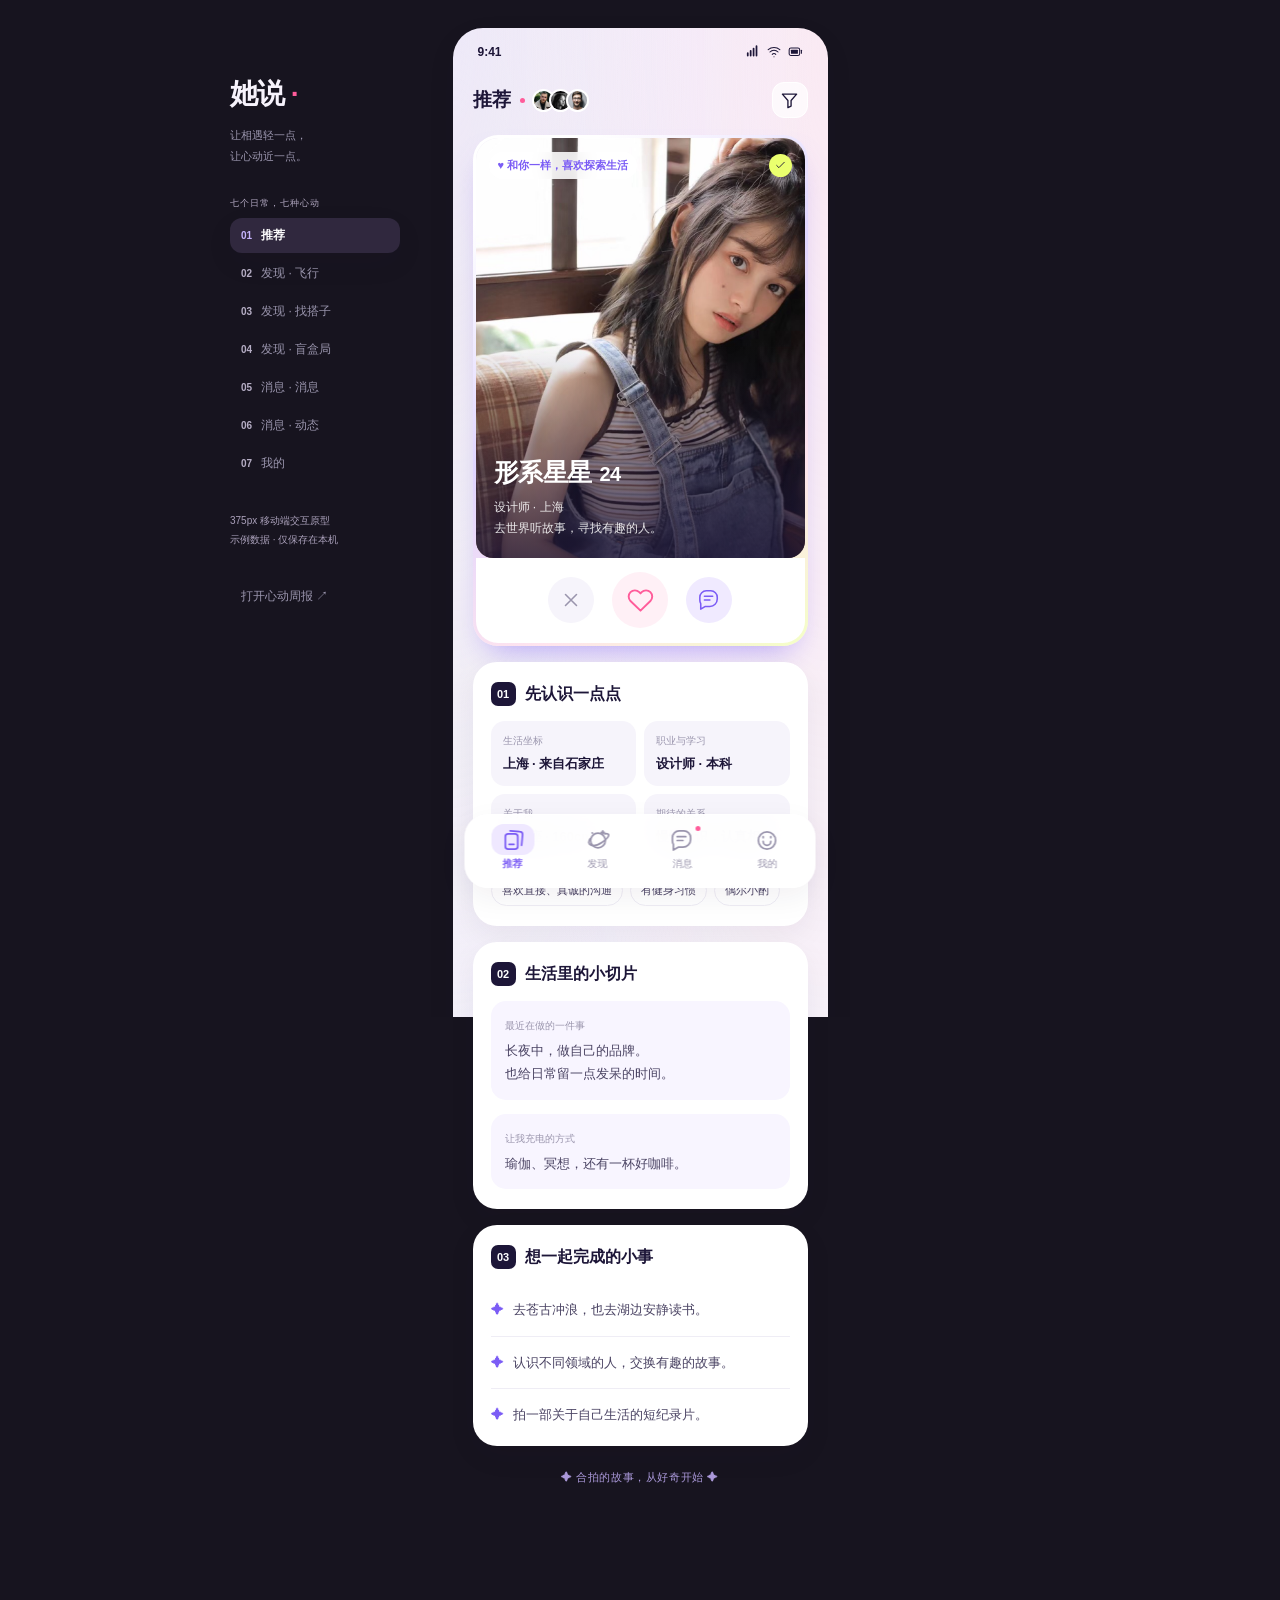
==== app.html @ 9993cf1d "Publish Tashuo mobile demo" ====
<!doctype html>
<html lang="zh-CN">
<head>
<meta charset="utf-8"><meta name="viewport" content="width=device-width, initial-scale=1, viewport-fit=cover"><meta name="theme-color" content="#f6f4fb"><meta name="description" content="她说：让相遇轻一点，让心动近一点。七个移动端页面交互原型。"><title>她说 · 推荐</title>
<style>
:root{--ink:#1d1638;--ink-2:#4a4363;--sub:#9a95ad;--line:#efedf5;--brand:#7b5cf5;--pink:#ff5c9a;--lemon:#eaff6e;--soft:#f6f4fb;--grad:linear-gradient(120deg,#7b5cf5 0%,#b45cf0 45%,#ff5c9a 100%);--number:"SF Pro Display","Helvetica Neue","Avenir Next",sans-serif;--shadow:0 10px 30px rgba(29,22,56,.06)}
*{box-sizing:border-box}[hidden]{display:none!important}html{scroll-behavior:smooth}body{margin:0;background:#17141f;color:var(--ink);font-family:-apple-system,BlinkMacSystemFont,"PingFang SC",sans-serif;-webkit-font-smoothing:antialiased}button,a,input,textarea,select{-webkit-tap-highlight-color:transparent}button,input,textarea,select{font:inherit}button,a{touch-action:manipulation}button{cursor:pointer;color:inherit}button{border:0;background:none;padding:0}a{color:inherit;text-decoration:none}button:focus-visible,a:focus-visible,summary:focus-visible{outline:3px solid #bdaaff;outline-offset:4px}input:focus,textarea:focus,select:focus{outline:2px solid #cabbff;outline-offset:2px}svg{display:block}.icon{width:22px;height:22px;fill:none;stroke:currentColor;stroke-width:1.7;stroke-linecap:round;stroke-linejoin:round;flex-shrink:0}.phone{position:relative;width:100%;max-width:375px;min-height:100dvh;margin:auto;background:radial-gradient(ellipse at 0 0,#e9dfff99,transparent 360px),radial-gradient(ellipse at 100% 2%,#ffe0eb80,transparent 340px),radial-gradient(ellipse at 0 260px,#f3ffca59,transparent 240px),var(--soft);padding-bottom:100px;overflow:clip}.statusbar{display:flex;justify-content:space-between;padding:17px 25px 12px;align-items:center;font:700 12px var(--number)}.status-icons{display:flex;align-items:center;gap:5px}.status-icons .icon{width:16px;height:14px;stroke-width:1.8}.topbar{min-height:64px;display:flex;align-items:center;justify-content:space-between;padding:7px 20px 13px;gap:12px}.top-title{font-size:19px;font-weight:800;display:flex;gap:9px;align-items:center}.top-title .dot{width:5px;height:5px;background:var(--pink);border-radius:50%}.icon-button{display:grid;place-items:center;flex:0 0 36px;width:36px;height:36px;background:#ffffffb3;border:1px solid white;border-radius:12px}.icon-button .icon{width:19px;height:19px}.avatar-stack{display:flex;margin-left:4px}.avatar-stack .photo{width:23px;height:23px;border:2px solid white;border-radius:50%;margin-left:-6px}.photo{display:block;overflow:hidden;flex-shrink:0;background:#eee8f6}.photo>svg{width:100%;height:100%}.section{margin:0 20px 16px;background:#fff;border-radius:24px;padding:20px 18px;box-shadow:var(--shadow)}.section.flush{padding:0;overflow:hidden}.small-title{font-size:13px;font-weight:700;margin:0}.section-title{font-size:19px;line-height:1.4;font-weight:800;margin:0}.body-text{font-size:14px;line-height:1.8;color:var(--ink-2);margin:0}.muted{color:var(--sub)}.subtext{font-size:12px;line-height:1.7;color:var(--sub);margin:5px 0 0}.tiny{font-size:11px;color:var(--sub);line-height:1.6}.row{display:flex;align-items:center;gap:10px}.between{display:flex;align-items:center;justify-content:space-between;gap:10px}.vstack{display:flex;flex-direction:column;gap:8px}.grow{flex:1;min-width:0}.pill{display:inline-flex;align-items:center;gap:5px;font-size:11px;line-height:1.5;border-radius:20px;padding:5px 9px;background:#f0eaff;color:var(--brand);white-space:nowrap}.pill.pink{color:#dc508c;background:#fff0f6}.pill.lemon{background:var(--lemon);color:var(--ink);font-weight:700}.pill .icon{width:12px;height:12px}.white-pill{color:white;background:#ffffff30;border:1px solid #ffffff55;backdrop-filter:blur(12px)}.sticker{display:inline-block;transform:rotate(-3deg);padding:8px 11px;background:var(--lemon);border-radius:12px;font-size:14px;font-weight:800;box-shadow:2px 3px 0 var(--ink)}.sticker b{color:var(--brand);margin-right:4px}.grad-text{background:var(--grad);background-clip:text;-webkit-background-clip:text;color:transparent}.primary{display:flex;align-items:center;justify-content:center;gap:8px;background:var(--ink);color:white;border-radius:28px;font-size:14px;font-weight:700;padding:14px 18px;min-height:48px;width:100%}.primary .icon{width:18px;height:18px}.secondary{display:flex;align-items:center;justify-content:center;gap:6px;border-radius:24px;background:var(--soft);padding:11px 15px;font-size:12px;font-weight:700;min-height:40px}.secondary.purple{color:var(--brand);background:#f0eaff}.text-action{font-size:12px;color:var(--brand);font-weight:700;display:inline-flex;align-items:center;gap:4px}.text-action .icon{width:14px;height:14px}.closing{text-align:center;color:#aa98d9;font-size:11px;letter-spacing:.6px;margin:24px 20px 6px}.bottom-nav{position:fixed;bottom:0;left:50%;transform:translateX(-50%);width:min(100%,375px);z-index:20;display:flex;align-items:center;background:#fffffff2;backdrop-filter:blur(18px);border-top:1px solid #ffffff;box-shadow:0 10px 30px rgba(29,22,56,.06);padding:9px 12px max(14px,env(safe-area-inset-bottom));height:80px}.nav-item{position:relative;flex:1;display:flex;flex-direction:column;align-items:center;gap:5px;font-size:10px;color:var(--sub);padding:6px 8px}.nav-item .icon{width:23px;height:23px;stroke-width:1.8}.nav-item.active{color:var(--brand);font-weight:700}.nav-item.active:before{content:"";position:absolute;width:43px;height:31px;top:1px;border-radius:12px;background:#efe8ff;z-index:-1}.nav-item .notification{position:absolute;right:24px;top:3px;width:5px;height:5px;background:var(--pink);border-radius:50%}.tabs{display:flex;gap:23px;align-items:center}.tab{position:relative;color:var(--sub);font-size:17px;font-weight:700;padding:9px 0 13px;white-space:nowrap}.tab.active{color:var(--ink);font-weight:800}.tab.active:after{content:"";position:absolute;bottom:4px;left:50%;transform:translateX(-50%);height:3px;width:15px;background:var(--brand);border-radius:5px}.intro-copy{padding:4px 20px 20px}.intro-copy h1{font-size:26px;line-height:1.5;letter-spacing:-.6px;margin:0;font-weight:800}.intro-copy p{font-size:12px;line-height:1.7;color:var(--sub);margin:8px 0 0}.num{font-family:var(--number);font-weight:900;letter-spacing:-1px}.section-heading{display:flex;gap:9px;align-items:center;margin-bottom:15px}.number{font:800 11px/24px var(--number);width:25px;height:24px;background:var(--ink);border-radius:7px;color:#fff;text-align:center}.section-heading h2{font-size:16px;font-weight:800;margin:0}.chips{display:flex;flex-wrap:wrap;gap:7px}.chip{font-size:11px;color:var(--ink-2);border:1px solid var(--line);border-radius:20px;padding:7px 10px;background:#fff}.chip.active{background:var(--ink);color:#fff;border-color:var(--ink)}.chips.filter{margin:0 20px 16px;flex-wrap:nowrap}.chips.filter .chip{flex:1;text-align:center;padding:8px 7px}.labeled-divider{height:1px;background:var(--line);margin:17px 0}.rail{display:none}.empty{padding:30px 14px;text-align:center;color:var(--sub);font-size:13px;line-height:1.8}.toast{position:fixed;bottom:100px;left:50%;transform:translateX(-50%);background:var(--ink);color:#fff;border-radius:22px;padding:12px 20px;font-size:12px;max-width:330px;z-index:100;box-shadow:var(--shadow)}
/* 推荐 */
.recommend-card{padding:3px;margin:0 20px 16px;border-radius:25px;background:linear-gradient(145deg,#fff 12%,#e0d5ff 45%,#ffe4ee 75%,#f4ffc6);box-shadow:0 16px 30px -14px rgba(123,92,245,.55)}.recommend-photo{position:relative;height:420px;border-radius:22px 22px 17px 17px;overflow:hidden}.recommend-photo>.photo{width:100%;height:100%}.recommend-photo:after{content:"";position:absolute;inset:48% 0 0;background:linear-gradient(transparent,rgba(29,22,56,.78));pointer-events:none}.photo-labels{position:absolute;top:14px;left:13px;right:13px;display:flex;align-items:center;justify-content:space-between;z-index:1}.photo-labels .pill{background:#ffffffd9;color:var(--brand);backdrop-filter:blur(12px);font-weight:700}.photo-labels .verified{display:grid;place-items:center;width:23px;height:23px;background:var(--lemon);color:var(--ink);border-radius:50%}.verified .icon{width:13px;height:13px}.recommend-info{position:absolute;left:18px;right:18px;bottom:18px;z-index:1;color:#fff}.recommend-info h1{font-size:25px;line-height:1.4;margin:0 0 7px;font-weight:800;letter-spacing:-.5px}.recommend-info h1 small{font:700 20px var(--number);margin-left:8px}.recommend-info p{font-size:12px;line-height:1.8;margin:0;color:#ffffffe0}.recommend-actions{padding:14px 22px 15px;background:#fff;border-radius:0 0 22px 22px;display:flex;justify-content:center;align-items:center;gap:18px}.round-action{width:46px;height:46px;display:grid;place-items:center;border-radius:50%;background:var(--soft);color:var(--sub)}.round-action.heart{width:56px;height:56px;background:#fff0f6;color:var(--pink)}.round-action.heart .icon{width:27px;height:27px}.round-action.like{background:#f0eaff;color:var(--brand)}.round-action[aria-pressed=true]{background:var(--pink);color:#fff}.facts{display:grid;grid-template-columns:repeat(2,1fr);gap:8px}.fact{background:var(--soft);border-radius:14px;padding:13px 12px}.fact label{display:block;color:var(--sub);font-size:10px;margin-bottom:6px}.fact strong{font-size:13px;font-weight:700}.tags-block{margin-top:16px}.prompt-line{margin-top:14px;padding:14px;border-radius:15px;background:#f8f5ff}.prompt-line small{font-size:10px;color:var(--sub)}.prompt-line p{font-size:13px;line-height:1.8;color:var(--ink-2);margin:6px 0 0}.wish{padding:14px 0;border-bottom:1px solid var(--line);font-size:13px;color:var(--ink-2);display:flex;gap:9px;line-height:1.8}.wish:last-child{border:0;padding-bottom:0}.wish>span{color:var(--brand)}
/* 飞行 */
.flight-intro{padding-top:8px}.flight-intro .sticker{font-size:12px;padding:7px 10px;margin-bottom:17px}.flight-stage{position:relative;height:330px;margin:0 20px 18px;border-radius:26px;overflow:hidden;background:radial-gradient(at 50% 35%,#fff8,transparent 60%),linear-gradient(135deg,#eeebff,#f9f0f8 65%,#f2f7e6)}.flight-map{position:absolute;inset:0;width:100%;height:100%;opacity:.8}.flight-stage:after{content:"";position:absolute;inset:0;background:linear-gradient(transparent 70%,#f5f0fb);pointer-events:none}.map-caption{position:absolute;bottom:12px;left:15px;font-size:9px;letter-spacing:1px;color:#b3a6c8;z-index:1}.orbit{position:absolute;width:220px;height:220px;border-radius:50%;border:1px solid #fff;left:50%;top:50%;transform:translate(-50%,-50%)}.orbit.two{width:150px;height:150px;border:1px dashed #c5b6ec}.orbit.three{width:280px;height:280px;border-color:#ffffff7d}.plane-center{position:absolute;left:50%;top:50%;transform:translate(-50%,-50%) rotate(-9deg);width:66px;height:66px;border-radius:22px;background:white;box-shadow:var(--shadow);display:grid;place-items:center;color:var(--brand);z-index:2}.plane-center .icon{width:32px;height:32px;stroke-width:1.5}.map-person{position:absolute;z-index:3;display:flex;align-items:center;gap:6px;background:#ffffffe6;border:2px solid #fff;border-radius:30px;padding:3px 10px 3px 3px;box-shadow:var(--shadow)}.map-person .photo{width:35px;height:35px;border-radius:50%}.map-person span{font-size:10px;color:var(--ink-2)}.map-person.one{top:42px;left:29px;transform:rotate(-5deg)}.map-person.two{right:16px;top:128px;transform:rotate(4deg)}.map-person.three{left:25px;bottom:45px;transform:rotate(-3deg)}.cloud{position:absolute;width:75px;height:26px;border-radius:50%;background:#ffffff70;filter:blur(8px)}.flight-invite{padding:20px}.flight-invite .route{display:flex;align-items:center;justify-content:space-between;margin-bottom:17px}.route small{display:block;font-size:10px;color:var(--sub);margin-bottom:6px}.route strong{font-size:14px;font-weight:700}.route>.icon{color:#b6a2e1;width:29px;height:29px}.flight-note{text-align:center;font-size:10px;color:var(--sub);margin-top:11px}.flight-stage.flying .orbit{animation:radar 1.6s infinite}.flight-stage.flying .plane-center{animation:float 1s infinite alternate}.inline-icon{background:#f1ecff;border-radius:13px;width:40px;height:40px;display:grid;place-items:center;color:var(--brand);flex-shrink:0}.inline-icon .icon{width:21px;height:21px}
/* 搭子与动态 */
.mini-filter{margin:0 20px 20px;display:flex;align-items:center;justify-content:space-between}.segmented{background:#eae5f2;padding:3px;display:flex;gap:2px;border-radius:11px}.segmented button{font-size:11px;color:var(--sub);padding:6px 13px;border-radius:8px}.segmented button.active{background:white;color:var(--ink);font-weight:700}.post-header{display:flex;align-items:center;gap:9px}.avatar{width:36px;height:36px;border-radius:12px}.post-header strong{display:block;font-size:13px;line-height:1.5;font-weight:700}.post-header small{font-size:10px;color:var(--sub);line-height:1.6}.more{color:var(--sub);padding:7px;letter-spacing:2px;font-size:15px}.post-title{font-size:15px;line-height:1.7;font-weight:800;margin:17px 0 8px;letter-spacing:-.1px}.post-copy{font-size:13px;line-height:1.8;color:var(--ink-2);margin:0 0 13px}.post-visual{width:100%;height:231px;border-radius:17px;overflow:hidden;position:relative;background:#eee}.post-visual>.photo{height:100%;width:100%}.post-visual .pill{position:absolute;left:11px;top:11px;background:#ffffffde;color:var(--ink-2);font-size:10px;backdrop-filter:blur(10px)}.post-meta{display:flex;align-items:center;gap:6px;margin-top:13px;font-size:10px;color:var(--sub)}.post-meta .icon{width:12px;height:12px}.post-actions{display:flex;align-items:center;gap:13px;margin-top:15px;padding-top:13px;border-top:1px solid var(--line)}.post-actions .location{font-size:10px;color:var(--sub);display:flex;align-items:center;gap:4px;margin-right:auto}.post-actions .icon{width:18px;height:18px}.post-actions button{display:flex;align-items:center;gap:4px;color:var(--sub);font-size:11px;min-height:27px}.post-actions button[aria-pressed=true]{color:var(--pink)}.post-actions .contact{color:var(--brand);background:#f0eaff;padding:7px 11px;border-radius:18px;font-size:11px}.floating-add{position:fixed;bottom:97px;margin-left:299px;width:46px;height:46px;z-index:15;background:var(--ink);color:white;border-radius:17px;box-shadow:var(--shadow);display:grid;place-items:center}.floating-add .icon{width:23px;height:23px}.quote-visual{height:150px;border-radius:17px;position:relative;overflow:hidden;padding:22px;background:linear-gradient(135deg,#f2edff,#fff3f7)}.quote-visual .quote{font:900 55px/.8 Georgia,serif;color:#d6c5fb}.quote-visual p{font-size:18px;font-weight:700;line-height:1.8;margin:5px 0;color:var(--ink)}.quote-visual .small-star{position:absolute;right:22px;bottom:20px;color:var(--pink);font-size:24px}.moment-photo{height:338px}.moment-body .post-copy{margin:15px 0 13px}.moment-header{padding:0 0 6px}.moment-caption{font-size:12px;line-height:1.8;color:var(--ink-2);margin:15px 0 0}.comment-box{padding:10px 12px;background:var(--soft);border-radius:12px;margin-top:9px;font-size:12px;line-height:1.7;color:var(--ink-2)}.comment-box strong{color:var(--brand)}
/* 盲盒局 */
.eyebrow{font-size:11px;font-weight:700;color:var(--brand);letter-spacing:1px;margin:0 0 9px}.event-enrolled{position:relative;margin-top:9px}.event-enrolled .sticker{position:absolute;right:13px;top:-11px;font-size:12px;padding:7px 10px;transform:rotate(4deg)}.event-heading{display:flex;gap:12px;align-items:center}.event-icon{display:grid;place-items:center;width:49px;height:53px;flex-shrink:0;border-radius:16px;background:#f3ecff;color:var(--brand)}.event-icon.pink{color:var(--pink);background:#fff0f6}.event-icon .icon{width:27px;height:27px;stroke-width:1.5}.event-date{font-size:11px;color:var(--sub);margin-bottom:5px}.event-name{font-size:17px;font-weight:800;line-height:1.5;margin:0}.event-location{font-size:12px;color:var(--ink-2);line-height:1.7;margin:14px 0 11px}.event-members{display:flex;align-items:center;gap:9px}.event-members .avatar-stack .photo{height:24px;width:24px}.event-members small{font-size:10px;color:var(--sub)}.event-enrolled .primary{margin-top:18px}.event-detail{font-size:11px;line-height:1.8;color:var(--sub);margin:13px 0 0}.event-card .between{margin-top:16px}.event-card .secondary{padding:8px 15px;min-height:34px}.event-card .pill{font-size:10px}.event-preview{display:flex;gap:8px;margin:17px 0 0}.event-preview span{display:inline-block;font-size:10px;background:var(--soft);border-radius:7px;padding:6px 7px;color:var(--sub)}.block-label{margin:24px 20px 16px}.block-label h2{font-size:16px;margin:0;font-weight:800}.city-button{font-size:11px;display:flex;align-items:center;gap:4px;background:white;border-radius:20px;padding:8px 10px}.city-button .icon{width:13px;height:13px}
/* 消息 */
.answer-section{padding-bottom:18px}.answer-rail{display:flex;align-items:flex-start;overflow-x:auto;gap:10px;padding-top:16px;scrollbar-width:none}.answer-tile{display:flex;flex-direction:column;align-items:stretch;width:83px;flex:0 0 83px;text-align:left}.answer-photo{display:block;position:relative;width:83px;height:89px;padding:0;border-radius:18px;overflow:hidden;background:var(--soft)}.answer-photo>.photo{width:100%;height:100%;border:0;border-radius:18px}.answer-tile strong{font-size:11px;display:block;text-align:center;margin-top:9px}.answer-tile small{display:block;font-size:9px;text-align:center;color:var(--sub);margin-top:5px}.answer-tile.wait .answer-photo{background:var(--soft);height:89px;display:grid;place-items:center;color:#ac9acb}.answer-tile.wait .icon{width:28px;height:28px}.answer-tile.wait small{font-size:9px}.likes-banner{display:flex;align-items:center;gap:10px;padding:16px 14px;margin:0 20px 20px;border-radius:20px;background:#fff1f6}.likes-art{position:relative;width:41px;height:41px;background:white;border-radius:14px;color:var(--pink);display:grid;place-items:center}.likes-art .icon{width:23px;height:23px;fill:#ff5c9a20}.likes-banner strong{font-size:13px;display:block}.likes-banner p{font-size:10px;line-height:1.7;color:#b08099;margin:4px 0 0}.likes-banner .text-action{font-size:11px;flex-shrink:0}.message-list{padding:0 15px 5px}.list-heading{padding:18px 3px 9px}.search-field{display:flex;gap:8px;align-items:center;padding:10px 11px;background:var(--soft);border-radius:12px;margin:10px 3px}.search-field .icon{width:16px;height:16px;color:var(--sub)}.search-field input{min-width:0;width:100%;border:0;background:none;font-size:12px;color:var(--ink)}.message-row{display:flex;align-items:center;gap:11px;text-align:left;width:100%;padding:14px 3px;border-bottom:1px solid var(--line)}.message-row:last-child{border-bottom:0}.message-row>.photo{width:45px;height:45px;border-radius:15px}.message-row strong{font-size:14px;font-weight:700;display:flex;align-items:center;gap:6px}.message-row .official{font-size:9px;padding:1px 4px;border:1px solid #d6caeb;border-radius:4px;color:var(--brand);font-weight:400}.message-row p{font-size:11px;color:var(--sub);margin:7px 0 0;text-overflow:ellipsis;white-space:nowrap;overflow:hidden;line-height:1.6}.message-time{align-self:flex-start;font-size:9px;color:#b5aec3;padding-top:3px;min-width:32px;text-align:right}.message-time .unread{display:block;width:6px;height:6px;background:var(--pink);border-radius:50%;margin:12px 3px 0 auto}.official-avatar{width:45px;height:45px;border-radius:15px;display:grid;place-items:center;color:var(--brand);background:#f0eaff;font-size:25px;flex-shrink:0}.message-search-actions{display:flex;gap:12px;color:var(--sub)}.message-search-actions .icon{width:16px;height:16px}
/* 我的 */
.profile-top{position:relative;text-align:center;padding:11px 20px 27px}.profile-picture{position:relative;width:112px;height:112px;margin:0 auto 20px}.profile-picture .photo{position:absolute;inset:8px;width:96px;height:96px;border-radius:50%;border:3px solid white}.profile-ring{position:absolute;inset:0;width:112px;height:112px;transform:rotate(-90deg)}.profile-complete{position:absolute;left:50%;bottom:-5px;transform:translateX(-50%);font:700 10px var(--number);padding:5px 9px;border-radius:15px;background:var(--lemon);white-space:nowrap;border:2px solid #f6f4fb}.profile-top h1{font-size:22px;font-weight:800;letter-spacing:-.4px;margin:0;line-height:1.5}.profile-top .subtext{margin-top:7px;font-size:11px}.profile-edit{display:flex;justify-content:center;gap:9px;margin-top:17px}.profile-edit .secondary{background:white;font-size:11px;min-height:34px;padding:9px 15px}.profile-edit .icon{width:13px;height:13px;color:var(--brand)}.profile-stats{display:flex;justify-content:space-around;padding:18px 3px}.profile-stats button{flex:1;border-right:1px solid var(--line)}.profile-stats button:last-child{border:0}.profile-stats strong{display:block;font:900 25px/1.2 var(--number);letter-spacing:-.8px}.profile-stats span{display:block;font-size:10px;color:var(--sub);margin-top:7px}.membership{padding:20px;background:linear-gradient(125deg,#efe8ff,#fff1f6);border-radius:19px;position:relative}.membership h2{font-size:17px;font-weight:800;line-height:1.5;margin:0 0 7px}.membership p{font-size:11px;color:#9785b2;margin:0;line-height:1.7}.membership .text-action{margin-top:14px;color:var(--ink);font-size:11px}.membership .corner-heart{position:absolute;right:16px;bottom:18px;font-size:37px;color:#e9c4e0;transform:rotate(10deg)}.weekly{position:relative;display:flex;align-items:center;gap:17px}.weekly-score{font:900 52px/1 var(--number);letter-spacing:-3px}.weekly strong{font-size:14px;display:block}.weekly p{font-size:11px;line-height:1.8;color:var(--sub);margin:5px 0}.weekly .text-action{font-size:11px;margin-top:6px}.menu-row{padding:14px 0;display:flex;align-items:center;gap:10px;width:100%;border-bottom:1px solid var(--line);text-align:left}.menu-row:last-child{border:0;padding-bottom:2px}.menu-row:first-child{padding-top:2px}.menu-row>.icon{width:17px;height:17px;color:var(--brand)}.menu-row strong{font-size:13px;font-weight:600}.menu-row small{margin-left:auto;color:var(--sub);font-size:10px}.menu-row .chevron{width:14px;height:14px;color:#c1b8ce;margin-left:auto}.menu-row small+.chevron{margin-left:0}.publish-prompt{display:flex;gap:12px;align-items:center}.publish-prompt p{font-size:11px;color:var(--sub);line-height:1.8;margin:5px 0 0}.publish-prompt .secondary{font-size:11px;white-space:nowrap}.setting-link .icon{color:var(--sub)}
/* 弹层 */
.dialog{border:0;padding:0;border-radius:26px 26px 0 0;width:min(100%,375px);max-width:375px;max-height:85dvh;margin:auto auto 0;background:#fff;color:var(--ink);box-shadow:var(--shadow);overflow-x:hidden}.dialog::backdrop{background:#1d16384d;backdrop-filter:blur(4px)}.sheet-handle{width:32px;height:4px;border-radius:4px;background:var(--line);margin:10px auto 8px}.sheet-head{display:flex;justify-content:space-between;align-items:center;padding:10px 22px 16px}.sheet-head h2{font-size:19px;font-weight:800;margin:0}.sheet-head button{width:27px;height:27px;background:var(--soft);border-radius:50%;display:grid;place-items:center}.sheet-head .icon{width:15px;height:15px;color:var(--sub)}.sheet-body{padding:0 22px 27px}.sheet-body p{font-size:13px;line-height:1.8;color:var(--ink-2)}.sheet-body h3{font-size:15px;margin:17px 0 9px}.sheet-body .primary{margin-top:20px}.field{display:block;margin-top:15px;font-size:12px;font-weight:700}.field input,.field select,.field textarea{display:block;width:100%;border:1px solid var(--line);border-radius:12px;padding:12px;font-size:13px;font-weight:400;margin-top:8px;background:var(--soft);color:var(--ink)}.field textarea{resize:vertical;min-height:100px;line-height:1.7}.sheet-profile{display:flex;gap:13px;align-items:center;padding:7px 0 17px}.sheet-profile .photo{width:66px;height:80px;border-radius:17px}.sheet-profile strong{font-size:18px}.sheet-profile .subtext{font-size:11px}.seat{padding:25px;text-align:center;background:#f4efff;border-radius:20px}.seat strong{display:block;color:var(--brand);font:900 47px var(--number);letter-spacing:-2px;margin:9px 0}.locked-preview{position:relative;background:var(--soft);border-radius:17px;overflow:hidden;padding:17px;margin:17px 0}.locked-preview .blur-content{filter:blur(5px);user-select:none;pointer-events:none}.unlock-strip{position:absolute;inset:0;display:flex;align-items:flex-end;justify-content:center;padding:17px;background:linear-gradient(transparent,#fbf9ffeb 65%);font-size:12px;font-weight:700;color:var(--brand)}.chat-messages{display:flex;flex-direction:column;gap:12px;max-height:42dvh;min-height:120px;overflow-y:auto;padding:10px 0 17px}.chat-bubble{align-self:flex-start;max-width:90%;background:var(--soft);padding:11px 14px;border-radius:4px 16px 16px 16px;font-size:13px;line-height:1.8}.chat-bubble.me{align-self:flex-end;background:#efe7ff;color:var(--brand);border-radius:16px 4px 16px 16px}.compose-row{display:flex;gap:8px;border-top:1px solid var(--line);padding-top:15px}.compose-row input{min-width:0;flex:1;border:1px solid var(--line);background:var(--soft);border-radius:20px;padding:10px 13px;font-size:12px}.compose-row button{background:var(--ink);color:white;border-radius:20px;padding:10px 15px;font-size:12px}.event-sheet-facts{display:grid;gap:9px;background:var(--soft);padding:15px;border-radius:15px;margin:15px 0}.event-sheet-facts span{font-size:12px;color:var(--ink-2);line-height:1.7}.checkline{display:flex;align-items:center;gap:8px;margin-top:14px;font-size:12px;color:var(--ink-2)}.checkline input{accent-color:var(--brand);width:16px;height:16px}.button-row{display:flex;gap:8px}.button-row>*{flex:1}.dialog .photo{isolation:isolate}.demo-caption{text-align:center;font-size:10px;color:#b5adc5;margin-top:19px}.reveal{animation:reveal .3s ease both}@keyframes reveal{from{opacity:.4;transform:translateY(5px)}to{opacity:1;transform:translateY(0)}}@keyframes float{to{transform:translate(-50%,-60%) rotate(-2deg)}}@keyframes radar{50%{opacity:.3;scale:1.06}}@media(min-width:950px){.rail{display:block;position:fixed;top:75px;left:calc(50% - 410px);width:170px}.rail-brand{font-size:28px;font-weight:800;letter-spacing:-1px;margin:0 0 12px}.rail-brand span{color:var(--pink)}.rail>p{font-size:11px;color:var(--sub);line-height:1.9;margin-bottom:30px}.rail small{display:block;font-size:9px;letter-spacing:1px;color:#b2a8c1;margin:18px 0 8px}.rail a{display:flex;align-items:center;gap:9px;padding:9px 11px;border-radius:12px;font-size:12px;color:var(--sub);margin:3px 0}.rail a span{font:700 10px var(--number);color:#b6aec5}.rail a.active{background:#fff;color:var(--ink);font-weight:700;box-shadow:var(--shadow)}.rail a.active span{color:var(--brand)}.rail .rail-note{font-size:10px;margin-top:30px;line-height:1.9;color:#aaa0ba}.phone{margin-top:28px;margin-bottom:28px;min-height:calc(100dvh - 56px);border-radius:30px;box-shadow:var(--shadow)}.bottom-nav{bottom:12px;border-radius:23px;width:351px;height:74px;padding:7px 6px 10px}.floating-add{bottom:103px}.dialog{margin:auto;border-radius:26px;max-height:85dvh}.toast{bottom:106px}}
@media(max-width:374px){.tabs{gap:18px}.tab{font-size:16px}.photo-labels .pill{font-size:10px}.recommend-info h1{font-size:23px}.intro-copy h1{font-size:24px}.floating-add{margin-left:calc(100% - 76px)}.profile-top h1{font-size:20px}.event-preview{gap:5px}.event-preview span{font-size:9px}}@media(prefers-reduced-motion:reduce){html{scroll-behavior:auto}*,*:before,*:after{animation:none!important;transition:none!important}}
@media(min-width:950px){.rail{color:#f7f3fc}.rail a.active{background:#30283e;color:#fff}.rail a.active span{color:#c7b6ff}}
</style>
</head>
<body>
<aside class="rail" aria-label="全部页面"><h1 class="rail-brand">她说<span> ·</span></h1><p>让相遇轻一点，<br>让心动近一点。</p><small>七个日常，七种心动</small><div id="page-index"></div><p class="rail-note">375px 移动端交互原型<br>示例数据 · 仅保存在本机</p><a href="weekly.html">打开心动周报 ↗</a></aside>
<div class="phone"><div class="statusbar" aria-hidden="true"><span>9:41</span><div class="status-icons" id="status-icons"></div></div><main id="screen"></main><nav id="bottom-nav" class="bottom-nav" aria-label="主导航"></nav></div>
<dialog class="dialog" id="dialog" aria-labelledby="sheet-title"><div class="sheet-handle"></div><div class="sheet-head"><h2 id="sheet-title"></h2><button type="button" data-close aria-label="关闭弹层"></button></div><div class="sheet-body" id="sheet-body"></div></dialog><div id="toast-region" role="status" aria-live="polite"></div>
<script>
/* Source screenshots remain intact. SVG viewBoxes frame photo regions as page layout. */
const ASSETS = {"recommend":{"width":1500,"height":6928,"uri":"assets/recommend.png"},"buddy":{"width":1125,"height":2436,"uri":"assets/buddy.png"},"messages":{"width":1500,"height":3248,"uri":"assets/messages.png"},"me":{"width":1500,"height":3248,"uri":"assets/me.png"}};
const $=s=>document.querySelector(s),$$=s=>[...document.querySelectorAll(s)];
const paths={heart:'<path d="M20.8 4.6a5.5 5.5 0 0 0-7.8 0L12 5.7l-1.1-1.1a5.5 5.5 0 0 0-7.8 7.8L12 21l8.8-8.6a5.5 5.5 0 0 0 0-7.8Z"/>',cards:'<rect x="4" y="5" width="13" height="16" rx="3"/><path d="m9 2 10 .7a3 3 0 0 1 3 3L21 17M8 16h5"/>',planet:'<circle cx="12" cy="12" r="7.7"/><path d="M4 10C-1 17 7 20 16 14s9-10 3-9M6 4l.2.2M17 2v3m-1.5-1.5h3"/>',chat:'<path d="M21 11a8 8 0 0 1-8 8H8l-5 3v-6a8 8 0 0 1-1-4V9a7 7 0 0 1 7-7h5a7 7 0 0 1 7 7Z"/><path d="M7 8h9M7 12h6"/>',smile:'<circle cx="12" cy="12" r="9"/><path d="M8 13a4 4 0 0 0 8 0M8 8v1M16 8v1"/>',filter:'<path d="M3 4h18l-7 8v7l-4 2v-9Z"/>',chevron:'<path d="m9 5 7 7-7 7"/>',down:'<path d="m6 9 6 6 6-6"/>',close:'<path d="m6 6 12 12M6 18 18 6"/>',plus:'<path d="M12 4v16M4 12h16"/>',plane:'<path d="m22 2-6.5 20-4.8-8.7L2 8.5Z"/><path d="m22 2-11.3 11.3"/>',clock:'<circle cx="12" cy="12" r="9"/><path d="M12 7v5l3 2"/>',pin:'<path d="M19 10c0 5-7 11-7 11S5 15 5 10a7 7 0 1 1 14 0Z"/><circle cx="12" cy="10" r="2.3"/>',check:'<path d="m5 12 4 4L19 6"/>',spark:'<path d="m12 2 2.5 7.5L22 12l-7.5 2.5L12 22l-2.5-7.5L2 12l7.5-2.5Z"/>',search:'<circle cx="10.5" cy="10.5" r="6.5"/><path d="m16 16 5 5"/>',sort:'<path d="M3 6h12M3 12h9M3 18h6M18 4v16m-3-3 3 3 3-3"/>',bell:'<path d="M18 8a6 6 0 0 0-12 0c0 7-3 7-3 9h18c0-2-3-2-3-9M10 21h4"/>',edit:'<path d="m15 4 5 5M4 20l5-1L21 7a2 2 0 0 0-5-5L4 14Z"/>',shield:'<path d="m12 2 8 3v6c0 6-8 11-8 11S4 17 4 11V5Z"/><path d="m8 11 3 3 5-6"/>',settings:'<path d="m9 3-1 3-3 1-2 4 2 2v4l4 2 3-1 3 1 4-2v-4l2-2-2-4-3-1-1-3Z"/><circle cx="12" cy="11" r="3"/>',bag:'<rect x="4" y="6" width="16" height="15" rx="3"/><path d="M8 6V4a4 4 0 0 1 8 0v2M8 11v1M16 11v1"/>',glass:'<path d="m3 4 9 10 9-10ZM12 14v7M7 21h10M7 8h10"/>',fork:'<path d="M5 2v7a3 3 0 0 0 6 0V2M8 2v20M19 2c-5 4-5 10 0 10V2Zm0 10v10"/>',bookmark:'<path d="M5 3h14v19l-7-5-7 5Z"/>',lock:'<rect x="5" y="10" width="14" height="12" rx="3"/><path d="M8 10V6a4 4 0 0 1 8 0v4M12 15v2"/>',sun:'<circle cx="12" cy="12" r="4"/><path d="M12 1v2M12 21v2M1 12h2M21 12h2M4 4l2 2M18 18l2 2M4 20l2-2M18 6l2-2"/>',wifi:'<path d="M2 8a15 15 0 0 1 20 0M5 12a10 10 0 0 1 14 0M9 16a4 4 0 0 1 6 0M12 20h.01"/>',battery:'<rect x="2" y="5" width="18" height="13" rx="3"/><path d="M23 9v5"/><rect x="5" y="8" width="12" height="7" rx="1" fill="currentColor" stroke="none"/>',signal:'<path d="M3 18v-4M8 18V10M13 18V6M18 18V2" stroke-width="3"/>',send:'<path d="m22 2-7 20-4-9-9-4Zm0 0L11 13"/>'};
function icon(name,cls=''){return `<svg class="icon ${cls}" viewBox="0 0 24 24" aria-hidden="true">${paths[name]||paths.spark}</svg>`}
function photo(key,cls='',label='人物示例照片'){const crops={xing:['recommend','125 430 1020 1630'],xingFace:['recommend','460 740 580 580'],sea:['buddy','94 1081 457 541'],seaFace:['buddy','245 1140 220 220'],owner:['me','554 554 390 390'],alan:['buddy','92 474 102 102'],rain:['messages','90 1791 220 220'],dico:['messages','90 2108 220 220'],miki:['messages','90 2424 220 220'],jennie:['messages','90 2741 220 220']};let [source,box]=crops[key]||crops.owner,a=ASSETS[source];return `<span class="photo ${cls}"><svg viewBox="${box}" role="img" aria-label="${label}" preserveAspectRatio="xMidYMid slice"><image href="${a.uri}" width="${a.width}" height="${a.height}"/></svg></span>`}
function stack(){return `<span class="avatar-stack">${photo('alan')}${photo('dico')}${photo('miki')}</span>`}
function heading(num,title){return `<div class="section-heading"><span class="number">${num}</span><h2>${title}</h2></div>`}
function more(){return `<button class="more" data-action="more" aria-label="更多操作">···</button>`}
function intro(title,copy){return `<div class="intro-copy"><h1>${title}</h1><p>${copy}</p></div>`}
function topbar(main,action=''){return `<header class="topbar">${main}${action}</header>`}
function discoveryTabs(active){return topbar(`<div class="tabs" role="tablist" aria-label="发现"><a role="tab" aria-selected="${active==='flight'}" class="tab ${active==='flight'?'active':''}" href="#flight">飞行</a><a role="tab" aria-selected="${active==='buddies'}" class="tab ${active==='buddies'?'active':''}" href="#buddies">找搭子</a><a role="tab" aria-selected="${active==='events'}" class="tab ${active==='events'?'active':''}" href="#events">盲盒局</a></div>`,`<button class="icon-button" data-action="${active==='flight'?'history':active==='buddies'?'my-posts':'my-events'}" aria-label="${active==='flight'?'飞行记录':active==='buddies'?'我的搭子帖':'我的活动'}">${icon(active==='flight'?'clock':'bag')}</button>`)}
function messageTabs(active){return topbar(`<div class="tabs" role="tablist" aria-label="消息"><a role="tab" aria-selected="${active==='messages'}" class="tab ${active==='messages'?'active':''}" href="#messages">消息</a><a role="tab" aria-selected="${active==='moments'}" class="tab ${active==='moments'?'active':''}" href="#moments">动态</a></div>`,`<button class="icon-button" data-action="${active==='messages'?'notification':'publish-moment'}" aria-label="${active==='messages'?'通知设置':'发布动态'}">${icon(active==='messages'?'bell':'edit')}</button>`)}
function loadState(){try{return JSON.parse(localStorage.getItem('tashuo-prototype-v1'))||{}}catch{return {}}}
const saved=loadState(),state={route:'recommend',buddyFilter:'全部',buddyScope:'推荐',liked:new Set(saved.liked||[]),eventJoined:new Set(saved.events||['wine']),checkedIn:!!saved.checkedIn,profile:{name:'卖女孩的小火柴',bio:'把平凡的日子，过得有点好玩。',...saved.profile},posts:saved.posts||[],moments:saved.moments||[],chats:saved.chats||{},comments:saved.comments||{},history:saved.history||[],answer:saved.answer||'',search:'',messageFilter:'全部'};
function persist(){try{localStorage.setItem('tashuo-prototype-v1',JSON.stringify({liked:[...state.liked],events:[...state.eventJoined],checkedIn:state.checkedIn,profile:state.profile,posts:state.posts,moments:state.moments,chats:state.chats,comments:state.comments,history:state.history,answer:state.answer}))}catch{}}
function preference(index,fallback){try{return JSON.parse(localStorage.getItem('tashuo-preferences'))?.[index]??fallback}catch{return fallback}}
const escapeHTML=x=>String(x).replace(/[&<>"']/g,c=>({'&':'&amp;','<':'&lt;','>':'&gt;','"':'&quot;',"'":'&#39;'}[c]));
const routes=[['recommend','推荐'],['flight','发现 · 飞行'],['buddies','发现 · 找搭子'],['events','发现 · 盲盒局'],['messages','消息 · 消息'],['moments','消息 · 动态'],['me','我的']];
function recommendation(){let liked=state.liked.has('xing');return topbar(`<div class="top-title">推荐<span class="dot"></span>${stack()}</div>`,`<button class="icon-button" data-action="filter" aria-label="筛选推荐">${icon('filter')}</button>`)+`<article class="recommend-card"><div class="recommend-photo">${photo('xing','','形系星星的示例照片')}<div class="photo-labels"><span class="pill">♥ 和你一样，喜欢探索生活</span><span class="verified" aria-label="已实名认证">${icon('check')}</span></div><div class="recommend-info"><h1>形系星星<small>24</small></h1><p>设计师 · 上海</p><p>去世界听故事，寻找有趣的人。</p></div></div><div class="recommend-actions"><button class="round-action" data-action="next" aria-label="看看下一位">${icon('close')}</button><button class="round-action heart" data-action="like-profile" aria-label="${liked?'取消喜欢':'喜欢形系星星'}" aria-pressed="${liked}">${icon('heart')}</button><button class="round-action like" data-action="start-chat" data-name="形系星星" aria-label="和形系星星聊聊">${icon('chat')}</button></div></article><section class="section">${heading('01','先认识一点点')}<div class="facts"><div class="fact"><label>生活坐标</label><strong>上海 · 来自石家庄</strong></div><div class="fact"><label>职业与学习</label><strong>设计师 · 本科</strong></div><div class="fact"><label>关于我</label><strong>天蝎座 · 160cm</strong></div><div class="fact"><label>期待的关系</label><strong>慢慢认识，认真相处</strong></div></div><div class="chips tags-block"><span class="chip">喜欢直接、真诚的沟通</span><span class="chip">有健身习惯</span><span class="chip">偶尔小酌</span></div></section><section class="section">${heading('02','生活里的小切片')}<div class="prompt-line"><small>最近在做的一件事</small><p>长夜中，做自己的品牌。<br>也给日常留一点发呆的时间。</p></div><div class="prompt-line"><small>让我充电的方式</small><p>瑜伽、冥想，还有一杯好咖啡。</p></div></section><section class="section">${heading('03','想一起完成的小事')}<div class="wish"><span>✦</span>去苍古冲浪，也去湖边安静读书。</div><div class="wish"><span>✦</span>认识不同领域的人，交换有趣的故事。</div><div class="wish"><span>✦</span>拍一部关于自己生活的短纪录片。</div></section><p class="closing">✦ 合拍的故事，从好奇开始 ✦</p>`}
function flight(){return discoveryTabs('flight')+`<div class="intro-copy flight-intro"><span class="sticker"><b>#</b>把相遇交给一点点偶然</span><h1>换个坐标，<br>遇见同频的 TA<span style="color:var(--pink)">。</span></h1><p>不必想好开场白，带着好奇出发就好。</p></div><div class="flight-stage" id="flight-stage"><svg class="flight-map" viewBox="0 0 335 330" aria-hidden="true"><path d="m-30 111 42-17 22 11 21-33 29 4 10-23 24 8 17-25 36 19 22 35 24-2 13 21 39-9 40 31-14 36 27 25-29 13 9 31-45 11-16 31-37-13-12 28-29-19-26 9-20-23-36-3-17-30-34-10Z" fill="#e0d8f3" stroke="white" stroke-width="1.4"/><path d="m50 104 19 33-9 34 31 19m3-114 26 44-10 35 35 30 13 48m-135-60 37-2 19 27-9 46m75-50 49-22 36 19 29-9m-32-73-12 45 15 23-8 34" fill="none" stroke="white" stroke-width="1"/><path d="M23 266Q120 285 173 141t154-41" fill="none" stroke="#bda9eb" stroke-width="1.3" stroke-dasharray="4 6"/><circle cx="173" cy="141" r="3" fill="#a891dc"/></svg><div class="orbit three"></div><div class="orbit"></div><div class="orbit two"></div><div class="cloud" style="left:30px;top:80px"></div><div class="cloud" style="right:12px;bottom:40px"></div><div class="plane-center">${icon('plane')}</div><div class="map-person one">${photo('rain')}<span>北京 · 喜欢散步</span></div><div class="map-person two">${photo('alan')}<span>杭州 · 也爱看展</span></div><div class="map-person three">${photo('jennie')}<span>成都 · 咖啡搭子</span></div><small class="map-caption">相遇地图 · 示意</small></div><section class="section flight-invite"><div class="route"><div><small>从这里出发</small><strong>上海</strong></div>${icon('plane')}<div style="text-align:right"><small>下一站</small><strong>一点未知的惊喜</strong></div></div><button class="primary" data-action="fly" id="fly-button">${icon('plane')}开启一次相遇</button><p class="flight-note">用一个小问题，交换彼此的日常。</p></section><p class="closing">✦ 世界很大，相遇可以很轻 ✦</p>`}
const buddyData=[{id:'art',name:'无事啊',photo:'alan',when:'2 小时前',category:'看展',title:'周六，去看一场没有攻略的展',text:'想找个同样喜欢慢慢逛展的搭子。看完一起喝杯咖啡，交换一个最喜欢的作品。',location:'上海 · 西岸',tag:'周六 14:00',image:true,likes:8},{id:'walk',name:'一颗橘子',photo:'seaFace',when:'4 小时前',category:'散步',title:'傍晚去江边，把一周的风吹一吹',text:'从徐汇滨江出发，不赶路、不打卡。一起散步，聊聊这一周的小开心。',location:'上海 · 徐汇',tag:'周日 17:00',likes:12},{id:'coffee',name:'Jennie',photo:'jennie',when:'昨天',category:'咖啡',title:'找一家小咖啡馆，各看各的书',text:'有时不用一直说话，安静地待在一起也很好。欢迎带上你最近喜欢的书。',location:'杭州 · 西湖',tag:'周末午后',likes:5}];
function buddyCard(p,own=false){let liked=state.liked.has('buddy-'+p.id);return `<article class="section buddy-post"><div class="post-header">${photo(p.photo,'avatar')}<div class="grow"><strong>${escapeHTML(p.name)}</strong><small>${p.when} · ${own?'我的搭子帖':'想找个同频的搭子'}</small></div>${more()}</div><h2 class="post-title">${escapeHTML(p.title)}</h2><p class="post-copy">${escapeHTML(p.text)}</p>${p.image?`<div class="post-visual">${photo('sea','','旅行与海边的示例照片')}<span class="pill">${icon('spark')}一起把周末过得有趣</span></div>`:`<div class="quote-visual"><span class="quote">“</span><p>${p.category==='咖啡'?'各看各的书，<br>也算一起过周末。':'没有目的地，<br>也可以一起出发。'}</p><span class="small-star">✦</span></div>`}<div class="post-meta"><span class="pill">${escapeHTML(p.category)}</span><span class="pill pink">${escapeHTML(p.tag)}</span></div><div class="post-actions"><span class="location">${icon('pin')}${escapeHTML(p.location)}</span><button data-action="like-post" data-id="${p.id}" aria-label="喜欢这条搭子帖" aria-pressed="${liked}">${icon('heart')}<span>${p.likes+(liked?1:0)}</span></button><button class="contact" data-action="start-chat" data-name="${escapeHTML(p.name)}">聊聊看 ${icon('chat')}</button></div></article>`}
function buddies(){const all=[...state.posts,...buddyData].filter(p=>(state.buddyFilter==='全部'||p.category===state.buddyFilter)&&(state.buddyScope!=='同城'||p.location.includes('上海')));return discoveryTabs('buddies')+intro('把喜欢的事，<br>变成一起的事。','找个搭子，给平常的一天加一点期待。')+`<div class="mini-filter"><div class="segmented" aria-label="搭子范围">${['推荐','同城'].map(x=>`<button data-action="scope" data-value="${x}" class="${state.buddyScope===x?'active':''}" aria-pressed="${state.buddyScope===x}">${x}</button>`).join('')}</div><span class="tiny">${iconInlinePin()} 上海</span></div><div class="chips filter" aria-label="搭子类别">${['全部','看展','散步','咖啡','运动'].map(x=>`<button class="chip ${state.buddyFilter===x?'active':''}" data-action="buddy-filter" data-value="${x}" aria-pressed="${state.buddyFilter===x}">${x}</button>`).join('')}</div>${all.length?all.map(p=>buddyCard(p,!!p.own)).join(''):`<section class="section"><div class="empty">这里还在等一位发起人。<br>试着写下你想一起做的小事。</div><button class="primary" data-action="publish-buddy">发布我的搭子邀请</button></section>`}<button class="floating-add" data-action="publish-buddy" aria-label="发布搭子邀请">${icon('plus')}</button><p class="closing">✦ 有人和你，喜欢同一件小事 ✦</p>`}
function iconInlinePin(){return '<span aria-hidden="true" style="color:var(--brand)">·</span>'}
const eventData=[{id:'wine',title:'周五微醺盲盒',kind:'glass',date:'10 月 23 日 · 周五 19:00',location:'上海 · 徐汇的一间小酒馆',category:'创意行业交流',copy:'一杯低度酒，一个轻松的问题，认识几位生活半径之外的新朋友。',tags:['6 人小桌','轻松聊天','主持人引导']},{id:'dinner',title:'周末盲盒饭局',kind:'fork',date:'10 月 24 日 · 周六 18:30',location:'上海 · 静安的一间小餐厅',category:'今晚聊点新鲜的',copy:'把“今天吃什么”，变成“今天认识谁”。从一道喜欢的菜开始聊起。',tags:['6 人小桌','一起吃饭','轻松破冰']},{id:'coffee-event',title:'午后咖啡盲盒',kind:'sun',date:'10 月 25 日 · 周日 14:00',location:'上海 · 长宁的一间咖啡馆',category:'周末充电计划',copy:'带着一个最近的小发现，交换彼此的生活灵感。',tags:['4 人小桌','咖啡与甜点','兴趣交换']}];
function eventCard(e,enrolled=false){return `<article class="section ${enrolled?'event-enrolled':'event-card'}">${enrolled?(e.id==='wine'?'<span class="sticker">期待见面</span>':'')+'<p class="eyebrow">我的下一场相遇</p>':''}<div class="event-heading"><span class="event-icon ${e.kind==='glass'?'pink':''}">${icon(e.kind)}</span><div class="grow"><div class="event-date">${e.date}</div><h2 class="event-name">${e.title}</h2></div></div><p class="event-location">${e.location}</p><div class="event-members">${stack()}<small>${enrolled?'同桌伙伴，见面时慢慢认识':'和不同生活的人，交换故事'}</small></div>${enrolled?`<button class="primary" data-action="check-in" data-id="${e.id}">${state.checkedIn?'查看我的座位':'签到，解锁我的座位'}${icon('chevron')}</button><p class="flight-note">${state.checkedIn?'A 桌 · 03 号位，期待听见你的故事':'不必擅长社交，做自己就很好。'}</p>`:`<div class="event-preview">${e.tags.map(x=>`<span>${x}</span>`).join('')}</div><div class="between"><span class="pill">${e.category}</span><button class="secondary purple" data-action="event-detail" data-id="${e.id}">了解这场 ${icon('chevron')}</button></div>`}</article>`}
function events(){let enrolled=eventData.filter(e=>state.eventJoined.has(e.id));let available=eventData.filter(e=>!state.eventJoined.has(e.id));return discoveryTabs('events')+intro('打开生活的盲盒，<br>收下一场新相遇。','有好吃的，有好聊的，也有一点小惊喜。')+enrolled.map(e=>eventCard(e,true)).join('')+`<div class="block-label between"><h2>下一场，想试试什么？</h2><button class="city-button" data-action="city">${icon('pin')} 上海 ${icon('down')}</button></div>`+(available.length?available.map(e=>eventCard(e)).join(''):`<section class="section"><p class="body-text">你已经收下了这周的相遇。带着好奇去见面吧。</p></section>`)+`<p class="closing">✦ 好故事，留一个座位给你 ✦</p>`}
const conversations=[{name:'小她',official:true,text:'你的本周心动周报，已经准备好啦。',time:'09:41',unread:true},{name:'雨水一盒',photo:'rain',text:'你说的那家小店，我也一直想去。',time:'09:32',unread:true},{name:'dico',photo:'dico',text:'周末去看看？我可以先找找路线。',time:'昨天'},{name:'米奇真好奇',photo:'miki',text:'分享一首今天循环的歌。',time:'昨天'},{name:'Jennie',photo:'jennie',text:'谢谢你的推荐，咖啡真的很好喝。',time:'周二'}];
function messageRows(){let list=conversations.filter(p=>(!state.search||p.name.toLowerCase().includes(state.search.toLowerCase())||p.text.includes(state.search))&&(state.messageFilter!=='未读'||p.unread));return list.length?list.map(p=>`<button class="message-row" data-action="${p.official?'official':'start-chat'}" data-name="${p.name}">${p.official?'<span class="official-avatar">✦</span>':photo(p.photo)}<span class="grow"><strong>${p.name}${p.official?'<span class="official">官方</span>':''}</strong><p>${escapeHTML(state.chats[p.name]?.at(-1)?.text||p.text)}</p></span><span class="message-time">${p.time}${p.unread?'<span class="unread" aria-label="未读"></span>':''}</span></button>`).join(''):'<div class="empty">还没有找到这段对话。<br>试着换个名字或关键词。</div>'}
function messages(){return messageTabs('messages')+`<section class="section answer-section"><div class="between"><div><h2 class="section-title" style="font-size:16px">从一个小问题开始</h2><p class="subtext">回答彼此，认识真实的一点点。</p></div><span class="pill pink">2 条待回应</span></div><div class="answer-rail"><button class="answer-tile wait" data-action="my-answer"><span class="answer-photo">${icon(state.answer?'check':'clock')}</span><strong>${state.answer?'我的回答':'我的问题'}</strong><small>${state.answer?'有故事，慢慢说':'等一个同频答案'}</small></button><button class="answer-tile" data-action="answer" data-name="雨水一盒"><span class="answer-photo">${photo('rain')}</span><strong>雨水一盒</strong><small>周末的小快乐是？</small></button><button class="answer-tile" data-action="answer" data-name="dico"><span class="answer-photo">${photo('dico')}</span><strong>dico</strong><small>想去哪里走走？</small></button></div></section><div class="likes-banner"><span class="likes-art">${icon('heart')}</span><div class="grow"><strong>又收到了 3 份喜欢</strong><p>有人被你的真实与有趣打动了。</p></div><button class="text-action" data-action="likes">看看 ${icon('chevron')}</button></div><section class="section message-list"><div class="list-heading between"><h2 class="small-title">${state.messageFilter==='未读'?'未读消息':'全部消息'}</h2><div class="message-search-actions"><button data-action="search" aria-label="搜索消息">${icon('search')}</button><button data-action="message-filter" aria-label="筛选消息">${icon('sort')}</button></div></div><div class="search-field" id="search-field" ${state.search?'':'hidden'}>${icon('search')}<input id="message-search" placeholder="找一个人，或一句话" aria-label="搜索对话" value="${escapeHTML(state.search)}"></div><div id="message-rows">${messageRows()}</div></section><p class="closing">✦ 每一句认真回应，都在靠近 ✦</p>`}
const momentData=[{id:'sea-day',name:'一颗橘子',photo:'seaFace',when:'25 分钟前',text:'在海边，给自己放个小假。风吹过来的时候，烦恼也轻了一点。',tag:'旅行的意义',image:true,likes:12},{id:'daily',name:'无事啊',photo:'alan',when:'1 小时前',text:'最近的小发现：走一条不熟悉的路，会遇见一家很好的小店。',tag:'日常碎片',likes:6}];
function momentCard(p){let liked=state.liked.has('moment-'+p.id);return `<article class="section moment-body"><div class="post-header moment-header">${photo(p.photo,'avatar')}<div class="grow"><strong>${escapeHTML(p.name)}</strong><small>${p.when}</small></div>${more()}</div><p class="post-copy" style="margin-top:14px">${escapeHTML(p.text)}</p>${p.image?`<div class="post-visual moment-photo">${photo('sea','','在海边享受假日的示例照片')}<span class="pill">${icon('sun')}生活切片</span></div>`:`<div class="quote-visual"><span class="quote">“</span><p>${p.own?'把小小的开心，<br>留在这里。':'绕一点路，<br>也会收获新的风景。'}</p><span class="small-star">✦</span></div>`}<div class="post-actions"><span class="location" style="color:var(--brand)"># ${escapeHTML(p.tag)}</span><button data-action="like-moment" data-id="${p.id}" aria-label="喜欢这条动态" aria-pressed="${liked}">${icon('heart')}<span>${p.likes+(liked?1:0)}</span></button><button data-action="comment" data-id="${p.id}" aria-label="评论动态">${icon('chat')}</button></div>${p.id==='sea-day'?'<div class="comment-box"><strong>雨水一盒：</strong>隔着屏幕也感受到好天气了。</div>':''}${(state.comments[p.id]||[]).map(text=>`<div class="comment-box"><strong>我：</strong>${escapeHTML(text)}</div>`).join('')}</article>`}
function moments(){return messageTabs('moments')+`<div class="mini-filter"><p class="subtext" style="margin:0">朋友们的日常，有一点可爱。</p><span class="pill lemon">今日小确幸</span></div>`+[...state.moments,...momentData].map(momentCard).join('')+`<button class="floating-add" data-action="publish-moment" aria-label="发布一条动态">${icon('plus')}</button><p class="closing">✦ 平常日子，也值得被看见 ✦</p>`}
function me(){return topbar('<div class="top-title">我的小宇宙</div>',`<button class="icon-button" data-action="settings" aria-label="设置">${icon('settings')}</button>`)+`<section class="profile-top"><div class="profile-picture">${photo('owner','','用户示例头像')}<svg class="profile-ring" viewBox="0 0 112 112" aria-hidden="true"><circle cx="56" cy="56" r="52" fill="none" stroke="#e6def5" stroke-width="3"/><circle cx="56" cy="56" r="52" fill="none" stroke="#7b5cf5" stroke-width="3" stroke-linecap="round" stroke-dasharray="278 327"/></svg><span class="profile-complete">资料已完成 85%</span></div><h1>${escapeHTML(state.profile.name)}</h1><p class="subtext">${escapeHTML(state.profile.bio)}</p><div class="profile-edit"><button class="secondary" data-action="edit-profile">${icon('edit')}编辑资料</button><button class="secondary" data-action="verification">${icon('shield')}我的认证</button></div></section><section class="section profile-stats"><button data-action="liked-list"><strong>12</strong><span>我喜欢的</span></button><button data-action="likes"><strong style="color:var(--pink)">26</strong><span>喜欢我的</span></button><button data-action="friends"><strong>6</strong><span>新朋友</span></button></section><section class="section" style="padding:12px"><div class="membership"><h2>让每一次心动，<br>看得更清晰。</h2><p>专属筛选，更多认识彼此的可能。</p><button class="text-action" data-action="membership">看看会员专属体验 ${icon('chevron')}</button><span class="corner-heart" aria-hidden="true">♥</span></div></section><section class="section"><div class="weekly"><span class="weekly-score grad-text">88</span><div class="grow"><strong>本周心动周报</strong><p>你的每一次认真，都有被记住。</p><a class="text-action" href="weekly.html">收下这周的小进展 ${icon('chevron')}</a></div><span style="align-self:flex-start;color:var(--pink);font-size:16px">✦</span></div></section><section class="section"><div class="publish-prompt"><span class="inline-icon">${icon('edit')}</span><div class="grow"><strong class="small-title">分享生活的一个小片段</strong><p>让 TA 从日常里，慢慢认识你。</p></div><button class="secondary purple" data-action="publish-moment">去分享</button></div></section><section class="section"><button class="menu-row" data-action="my-events">${icon('bag')}<strong>我的活动</strong><small>${state.eventJoined.size} 场期待</small>${icon('chevron','chevron')}</button><button class="menu-row" data-action="liked-list">${icon('bookmark')}<strong>心动收藏</strong><small>留住有趣的人</small>${icon('chevron','chevron')}</button><button class="menu-row" data-action="story">${icon('heart')}<strong>记录我们的故事</strong><small>小小的开始，也值得</small>${icon('chevron','chevron')}</button><button class="menu-row setting-link" data-action="settings">${icon('settings')}<strong>设置与帮助</strong>${icon('chevron','chevron')}</button></section><p class="closing">✦ 先喜欢自己，再去拥抱相遇 ✦</p>`}
const renderers={recommend:recommendation,flight,buddies,events,messages,moments,me};
function render(scroll=false){$('#screen').innerHTML=renderers[state.route]();$('#screen').className='reveal';const active=['flight','buddies','events'].includes(state.route)?'flight':state.route==='moments'?'messages':state.route;$('#bottom-nav').innerHTML=[['recommend','cards','推荐'],['flight','planet','发现'],['messages','chat','消息'],['me','smile','我的']].map(([id,i,name])=>`<a class="nav-item ${active===id?'active':''}" ${active===id?'aria-current="page"':''} href="#${id}">${icon(i)}${id==='messages'?'<span class="notification"></span>':''}<span>${name}</span></a>`).join('');$('#page-index').innerHTML=routes.map(([id,name],i)=>`<a class="${id===state.route?'active':''}" href="#${id}" ${id===state.route?'aria-current="page"':''}><span>0${i+1}</span>${name}</a>`).join('');document.title='她说 · '+routes.find(x=>x[0]===state.route)[1];if(scroll)window.scrollTo({top:0,behavior:'instant'})}
function route(){const id=location.hash.slice(1);state.route=renderers[id]?id:'recommend';state.search='';render(true)}
function toast(msg){clearTimeout(toast.timer);$('#toast-region').innerHTML=`<div class="toast">${escapeHTML(msg)}</div>`;toast.timer=setTimeout(()=>$('#toast-region').innerHTML='',2800)}
function openSheet(title,body){if($('#dialog').open)$('#dialog').close();$('#sheet-title').textContent=title;$('#sheet-body').innerHTML=body;$('#dialog').showModal()}
function closeSheet(){$('#dialog').close()}
function openChat(name){if(!state.chats[name])state.chats[name]=[{text:name==='形系星星'?'你好呀，很高兴认识你。最近有什么有趣的小发现吗？':conversations.find(p=>p.name===name)?.text||'你好呀，我们都喜欢看展，想听听你最近的小发现。',me:false}];const list=()=>state.chats[name].map(m=>`<div class="chat-bubble ${m.me?'me':''}">${escapeHTML(m.text)}</div>`).join('');openSheet(name,`<p class="tiny" style="margin-top:0">一句具体的好奇，就是很好的开场。</p><div class="chat-messages" id="chat-messages">${list()}</div><form class="compose-row" id="chat-form"><input name="message" aria-label="聊天内容" placeholder="分享一个今天的小发现…" maxlength="200" required autocomplete="off"><button type="submit">发送</button></form><p class="demo-caption">演示对话，仅保存在本机</p>`);$('#chat-form').onsubmit=e=>{e.preventDefault();const input=e.target.elements.message,text=input.value.trim();if(!text)return;state.chats[name].push({text,me:true});persist();$('#chat-messages').innerHTML=list();input.value='';$('#chat-messages').scrollTop=$('#chat-messages').scrollHeight;conversations.forEach(p=>{if(p.name===name)p.unread=false})}}
function publish(kind){const buddy=kind==='buddy';openSheet(buddy?'发起一个搭子邀请':'留住一个生活切片',`<p style="margin:0">${buddy?'不必想得很完整，一件想一起做的小事就够了。':'不用特别精彩，真实的日常就很可爱。'}</p><form id="publish-form">${buddy?'<label class="field">想一起做什么<input name="title" placeholder="比如：周六去看一场摄影展" maxlength="28" required></label><label class="field">找什么搭子<select name="category"><option>看展</option><option>散步</option><option>咖啡</option><option>运动</option></select></label>':''}<label class="field">${buddy?'说得具体一点':'今天想分享什么'}<textarea name="text" placeholder="${buddy?'什么时候、在哪里，有什么小期待？':'写下一个让你记住的小瞬间…'}" maxlength="280" required></textarea></label><button class="primary" type="submit">${buddy?'发布搭子邀请':'发布我的小日常'}</button><p class="demo-caption">交互演示，内容仅保存在本机</p></form>`);$('#publish-form').onsubmit=e=>{e.preventDefault();const fd=new FormData(e.target),text=fd.get('text').trim();if(!text)return;const id='local-'+Date.now();if(buddy){const title=fd.get('title').trim();if(!title)return;state.posts.unshift({id,name:state.profile.name,photo:'owner',when:'刚刚',category:fd.get('category'),title,text,location:'上海',tag:'时间一起商量',likes:0,own:true});state.buddyFilter='全部';state.buddyScope='推荐'}else state.moments.unshift({id,name:state.profile.name,photo:'owner',when:'刚刚',text,tag:'日常碎片',likes:0,own:true});persist();closeSheet();location.hash=buddy?'buddies':'moments';render();toast(buddy?'邀请已发布，等一份同频回应':'小日常已留下 ♥')}}
function showEvent(id){const e=eventData.find(x=>x.id===id);if(!e)return;openSheet(e.title,`<div class="row"><span class="event-icon ${e.kind==='glass'?'pink':''}">${icon(e.kind)}</span><div><span class="pill">${e.category}</span><p class="subtext">一场有主持人引导的轻松相遇</p></div></div><div class="event-sheet-facts"><span>${e.date}</span><span>${e.location}</span><span>${e.tags.join(' · ')}</span></div><p>${e.copy}</p><button class="primary" data-action="join-event" data-id="${id}">${state.eventJoined.has(id)?'已报名，期待见面':'收下这场相遇'}</button><p class="demo-caption">报名为本地演示，不产生真实预订或付款</p>`)}
function like(id,button){if(state.liked.has(id))state.liked.delete(id);else state.liked.add(id);persist();button?.setAttribute('aria-pressed',state.liked.has(id));return state.liked.has(id)}
function likes(){openSheet('有人喜欢真实的你',`<p style="margin-top:0">又有 3 位 TA 对你有了好奇。属于你的相遇，会慢慢展开。</p><h3>TA 们也喜欢的事</h3><div class="chips"><span class="pill">看展</span><span class="pill pink">城市散步</span><span class="pill">独立咖啡馆</span></div><div class="locked-preview"><div class="blur-content">${photo('rain','avatar')}${photo('dico','avatar')}<p>一份真诚的喜欢，一段待开启的故事。</p></div><div class="unlock-strip">${icon('lock')} &nbsp;会员可查看完整心意</div></div><button class="primary" data-action="membership">了解会员体验</button><p class="demo-caption">会员权益展示，不提供实际付费</p>`)}
function answer(name=''){openSheet(name?'回应 '+name:'从一个问题开始',`<div class="quote-visual" style="height:auto;min-height:115px"><span class="quote">“</span><p style="font-size:18px">${name==='dico'?'如果有一个空闲周末，<br>你最想去哪里走走？':'最近，有什么小事<br>让你觉得生活很可爱？'}</p></div><form id="answer-form"><label class="field">你的答案<textarea name="answer" maxlength="200" placeholder="比如：下班路上，碰见一只不怕人的小猫…" required>${escapeHTML(state.answer)}</textarea></label><button class="primary" type="submit">留下我的回答</button><p class="demo-caption">演示回答，仅保存在本机</p></form>`);$('#answer-form').onsubmit=e=>{e.preventDefault();const text=e.target.elements.answer.value.trim();if(!text)return;state.answer=text;persist();closeSheet();render();toast('回答已留下，让同频的人慢慢看见')}}
let flightTimer;
document.addEventListener('click',e=>{const close=e.target.closest('[data-close]');if(close){closeSheet();return}const button=e.target.closest('[data-action]');if(!button)return;const action=button.dataset.action,id=button.dataset.id,name=button.dataset.name;
switch(action){
case'like-profile':{const yes=like('xing',button);button.setAttribute('aria-label',yes?'取消喜欢':'喜欢形系星星');toast(yes?'收下这份心动 ♥':'喜欢已取消');break}
case'next':openSheet('下一份好奇，慢慢来',`<p>今天先认真认识一位 TA。你也可以去发现页，遇见有相同兴趣的新朋友。</p><a class="primary" href="#buddies" data-close>去找同频搭子</a>`);break;
case'filter':openSheet('你期待怎样的相遇？',`<form id="filter-form"><label class="field">生活坐标<select><option>上海</option><option>不限城市</option></select></label><label class="field">共同兴趣<select><option>随心发现</option><option>看展与设计</option><option>咖啡与阅读</option><option>户外与运动</option></select></label><label class="checkline"><input type="checkbox" checked>优先看看已实名认证的 TA</label><button class="primary" type="submit">带着期待去认识</button></form>`);$('#filter-form').onsubmit=e=>{e.preventDefault();closeSheet();toast('偏好已记下，为你保留更多共同话题')};break;
case'start-chat':openChat(name);break;
case'fly':if(flightTimer)break;$('#flight-stage').classList.add('flying');button.disabled=true;button.textContent='正在遇见新的小宇宙…';flightTimer=setTimeout(()=>{flightTimer=null;const record={name:'阿哲',city:'杭州',time:'刚刚'};state.history.unshift(record);persist();if(state.route!=='flight'){toast('一份新的偶遇，已收进飞行记录');return}render();openSheet('相遇已抵达',`<div style="text-align:center;margin:5px 0 22px"><span class="sticker"><b>#</b>一次刚刚好的偶然</span></div><div class="sheet-profile">${photo('alan')}<div><strong>阿哲 <small style="font-size:14px">28</small></strong><p class="subtext">杭州 · 科技从业者</p><span class="pill">也喜欢周末看展</span></div></div><p>“我这里刚下过雨，空气里有桂花的味道。你那边呢？”</p><button class="primary" data-action="start-chat" data-name="阿哲">从一句你好开始</button><button class="secondary" style="width:100%;margin-top:9px" data-close>先把这份偶遇收好</button>`);},1400);break;
case'history':openSheet('收好的偶遇',state.history.length?state.history.map(x=>`<button class="message-row" data-action="start-chat" data-name="${x.name}">${photo('alan')}<span class="grow"><strong>${x.name}</strong><p>${x.city} · 周末也喜欢看展</p></span><span class="tiny">${x.time}</span></button>`).join(''):'<div class="empty">第一场偶遇还在路上。<br>带着一点好奇，轻轻出发。</div>');break;
case'buddy-filter':state.buddyFilter=button.dataset.value;render();break;
case'scope':state.buddyScope=button.dataset.value;render();break;
case'like-post':{const yes=like('buddy-'+id,button),p=[...buddyData,...state.posts].find(x=>x.id===id);button.querySelector('span').textContent=p.likes+(yes?1:0);break}
case'publish-buddy':publish('buddy');break;
case'publish-moment':publish('moment');break;
case'my-posts':openSheet('我的搭子邀请',state.posts.length?state.posts.map(p=>`<h3>${escapeHTML(p.title)}</h3><p>${escapeHTML(p.text)}</p>`).join(''):'<p>还没有发起邀请。试着从一杯咖啡、一次散步，或一场想看的展开始。</p><button class="primary" data-action="publish-buddy">写下我的第一个邀请</button>');break;
case'more':openSheet('让相遇更舒服',`<p>把你喜欢的生活留在眼前，也照顾好自己的节奏。</p><button class="secondary" style="width:100%" data-action="less-like-this">暂时少看这类内容</button><button class="secondary" style="width:100%;margin-top:10px" data-close>继续看看</button>`);break;
case'less-like-this':closeSheet();toast('已记下你的偏好');break;
case'event-detail':showEvent(id);break;
case'join-event':state.eventJoined.add(id);persist();closeSheet();render();toast('相遇已收下，期待见面 ♥');break;
case'check-in':state.checkedIn=true;persist();render();openSheet('你的座位，已经准备好',`<div class="seat"><span class="pill lemon">签到完成</span><strong>A · 03</strong><p>A 桌 · 03 号位</p></div><p>找到桌上的小卡片，试着和身旁的 TA 分享今天的一件小事。</p><button class="primary" data-close>带着好奇，入座吧</button><p class="demo-caption">演示签到，不关联真实活动</p>`);break;
case'my-events':openSheet('我的相遇日程',eventData.filter(x=>state.eventJoined.has(x.id)).map(x=>`<button class="message-row" data-action="event-detail" data-id="${x.id}"><span class="event-icon">${icon(x.kind)}</span><span class="grow"><strong>${x.title}</strong><p>${x.date}</p></span>${icon('chevron')}</button>`).join('')||'<p>下一场好故事，还在等你打开。</p>');break;
case'city':openSheet('下一场，在哪里见？',`<p>这一轮先从上海出发。其他城市的相遇也值得期待。</p><button class="primary" data-close>继续看看上海的活动</button>`);break;
case'search':$('#search-field').hidden=!$('#search-field').hidden;if(!$('#search-field').hidden)$('#message-search').focus();break;
case'message-filter':state.messageFilter=state.messageFilter==='全部'?'未读':'全部';render();toast(state.messageFilter==='未读'?'正在查看未读消息':'正在查看全部消息');break;
case'official':conversations[0].unread=false;openSheet('心动周报已送达',`<p>你的本周心动周报已准备好。</p><a class="primary" href="weekly.html">打开我的心动周报</a>`);break;
case'likes':likes();break;
case'answer':answer(name);break;
case'my-answer':answer();break;
case'like-moment':{const yes=like('moment-'+id,button),p=[...state.moments,...momentData].find(x=>x.id===id);button.querySelector('span').textContent=p.likes+(yes?1:0);break}
case'comment':openSheet('接住这份日常',`<form id="comment-form"><p style="margin-top:0">试着告诉 TA，哪个小细节打动了你。</p><label class="field">留一句回应<textarea name="comment" placeholder="比如：这片海好舒服，想知道是在哪里…" maxlength="200" required></textarea></label><button class="primary" type="submit">留下回应</button><p class="demo-caption">演示评论，仅保存在本机</p></form>`);$('#comment-form').onsubmit=e=>{e.preventDefault();const text=e.target.elements.comment.value.trim();if(!text)return;(state.comments[id]??=[]).push(text);persist();closeSheet();render();toast('认真回应，也是一种靠近')};break;
case'edit-profile':openSheet('更真实一点的你',`<form id="profile-form"><label class="field">昵称<input name="name" value="${escapeHTML(state.profile.name)}" maxlength="16" required></label><label class="field">一句话介绍自己<textarea name="bio" maxlength="60" required>${escapeHTML(state.profile.bio)}</textarea></label><button class="primary" type="submit">保存这份真实</button></form>`);$('#profile-form').onsubmit=e=>{e.preventDefault();const name=e.target.elements.name.value.trim(),bio=e.target.elements.bio.value.trim();if(!name||!bio)return;state.profile={name,bio};persist();closeSheet();render();toast('资料已保存，很高兴多认识你一点')};break;
case'verification':openSheet('多一点真实，多一点安心',`<div class="event-sheet-facts"><span>实名认证 <b style="color:var(--brand);float:right">已完成</b></span><span>学历认证 <b style="color:var(--brand);float:right">已完成</b></span><span>职业认证 <b style="color:var(--sub);float:right">按你的节奏来</b></span></div><p>真实地展示自己，给彼此一个安心认识的开始。</p><button class="primary" data-close>收好我的真实名片</button>`);break;
case'membership':openSheet('让心动，多一点清晰',`<p style="margin-top:0">在自己的节奏里，拥有更多认识彼此的选择。</p><div class="event-sheet-facts"><span>♥ 看见谁喜欢了你</span><span>✦ 根据共同兴趣，找到同频的 TA</span><span>♥ 收好更多心动，慢慢认识</span></div><div class="locked-preview"><h3 style="margin:0 0 10px">TA 们的真实心意</h3><div class="blur-content"><p>一个刚好也喜欢看展的人，想慢慢认识你。</p></div><div class="unlock-strip">完整心意，等你开启</div></div><p class="tiny">这是会员权益的视觉演示，暂未接入付费服务。</p><button class="primary" data-close>先按自己的节奏探索</button>`);break;
case'liked-list':openSheet('收好的小心动',`<div class="sheet-profile">${photo('xingFace')}<div><strong>形系星星 <small style="font-size:14px">24</small></strong><p class="subtext">设计师 · 也喜欢探索生活</p></div></div><button class="primary" data-action="start-chat" data-name="形系星星">从共同兴趣聊起</button>`);break;
case'friends':location.hash='messages';break;
case'story':openSheet('我们的故事，慢慢写',`<p>最初的一句你好，第一次一起散步，或一个记得很久的小细节，都值得留下。</p><form id="story-form"><label class="field">我想记住的一刻<textarea name="story" placeholder="故事从这里开始…" maxlength="500" required></textarea></label><button class="primary" type="submit">收好这个瞬间</button></form>`);$('#story-form').onsubmit=e=>{e.preventDefault();if(!e.target.elements.story.value.trim())return;try{localStorage.setItem('tashuo-story',e.target.elements.story.value.trim())}catch{}closeSheet();toast('这个瞬间，已经好好收下了')};break;
case'settings':case'notification':openSheet('照顾好自己的节奏',`<p style="margin-top:0">你可以决定，什么时候接住一条新消息。</p><label class="checkline"><input type="checkbox" ${preference(0,true)?'checked':''}>接收新消息提醒</label><label class="checkline"><input type="checkbox" ${preference(1,true)?'checked':''}>周报准备好时告诉我</label><label class="checkline"><input type="checkbox" ${preference(2,false)?'checked':''}>晚间安静一点</label><button class="primary" data-action="save-settings">保存我的偏好</button><p class="demo-caption">仅为原型内的偏好演示</p>`);break;
case'save-settings':try{localStorage.setItem('tashuo-preferences',JSON.stringify($$('#sheet-body input').map(x=>x.checked)))}catch{}closeSheet();toast('已收好你的偏好');break;
}
});
document.addEventListener('input',e=>{if(e.target.id==='message-search'){state.search=e.target.value;$('#message-rows').innerHTML=messageRows()}});
$('#dialog').addEventListener('click',e=>{if(e.target===$('#dialog')){const b=$('#dialog').getBoundingClientRect();if(e.clientX<b.left||e.clientX>b.right||e.clientY<b.top||e.clientY>b.bottom)closeSheet()}});
window.addEventListener('hashchange',()=>{if($('#dialog').open)closeSheet();route()});
$('#status-icons').innerHTML=icon('signal')+icon('wifi')+icon('battery');$('[data-close]').innerHTML=icon('close');route();
</script>
</body>
</html>
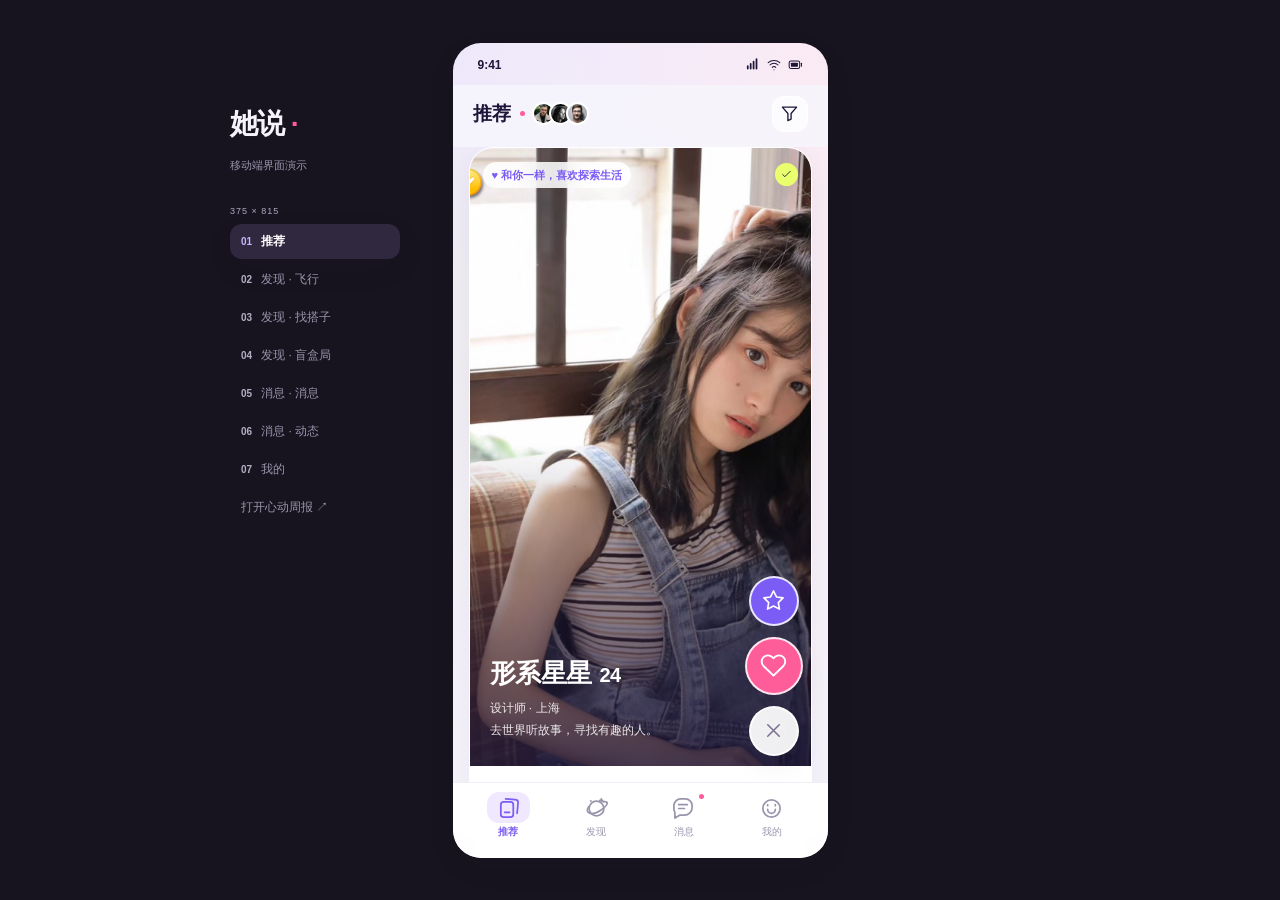
==== commit c1e2c076: "Refine fixed mobile frame and simplify page layouts" ====
--- a/app.html
+++ b/app.html
@@ -4,7 +4,7 @@
 <meta charset="utf-8"><meta name="viewport" content="width=device-width, initial-scale=1, viewport-fit=cover"><meta name="theme-color" content="#f6f4fb"><meta name="description" content="她说：让相遇轻一点，让心动近一点。七个移动端页面交互原型。"><title>她说 · 推荐</title>
 <style>
 :root{--ink:#1d1638;--ink-2:#4a4363;--sub:#9a95ad;--line:#efedf5;--brand:#7b5cf5;--pink:#ff5c9a;--lemon:#eaff6e;--soft:#f6f4fb;--grad:linear-gradient(120deg,#7b5cf5 0%,#b45cf0 45%,#ff5c9a 100%);--number:"SF Pro Display","Helvetica Neue","Avenir Next",sans-serif;--shadow:0 10px 30px rgba(29,22,56,.06)}
-*{box-sizing:border-box}[hidden]{display:none!important}html{scroll-behavior:smooth}body{margin:0;background:#17141f;color:var(--ink);font-family:-apple-system,BlinkMacSystemFont,"PingFang SC",sans-serif;-webkit-font-smoothing:antialiased}button,a,input,textarea,select{-webkit-tap-highlight-color:transparent}button,input,textarea,select{font:inherit}button,a{touch-action:manipulation}button{cursor:pointer;color:inherit}button{border:0;background:none;padding:0}a{color:inherit;text-decoration:none}button:focus-visible,a:focus-visible,summary:focus-visible{outline:3px solid #bdaaff;outline-offset:4px}input:focus,textarea:focus,select:focus{outline:2px solid #cabbff;outline-offset:2px}svg{display:block}.icon{width:22px;height:22px;fill:none;stroke:currentColor;stroke-width:1.7;stroke-linecap:round;stroke-linejoin:round;flex-shrink:0}.phone{position:relative;width:100%;max-width:375px;min-height:100dvh;margin:auto;background:radial-gradient(ellipse at 0 0,#e9dfff99,transparent 360px),radial-gradient(ellipse at 100% 2%,#ffe0eb80,transparent 340px),radial-gradient(ellipse at 0 260px,#f3ffca59,transparent 240px),var(--soft);padding-bottom:100px;overflow:clip}.statusbar{display:flex;justify-content:space-between;padding:17px 25px 12px;align-items:center;font:700 12px var(--number)}.status-icons{display:flex;align-items:center;gap:5px}.status-icons .icon{width:16px;height:14px;stroke-width:1.8}.topbar{min-height:64px;display:flex;align-items:center;justify-content:space-between;padding:7px 20px 13px;gap:12px}.top-title{font-size:19px;font-weight:800;display:flex;gap:9px;align-items:center}.top-title .dot{width:5px;height:5px;background:var(--pink);border-radius:50%}.icon-button{display:grid;place-items:center;flex:0 0 36px;width:36px;height:36px;background:#ffffffb3;border:1px solid white;border-radius:12px}.icon-button .icon{width:19px;height:19px}.avatar-stack{display:flex;margin-left:4px}.avatar-stack .photo{width:23px;height:23px;border:2px solid white;border-radius:50%;margin-left:-6px}.photo{display:block;overflow:hidden;flex-shrink:0;background:#eee8f6}.photo>svg{width:100%;height:100%}.section{margin:0 20px 16px;background:#fff;border-radius:24px;padding:20px 18px;box-shadow:var(--shadow)}.section.flush{padding:0;overflow:hidden}.small-title{font-size:13px;font-weight:700;margin:0}.section-title{font-size:19px;line-height:1.4;font-weight:800;margin:0}.body-text{font-size:14px;line-height:1.8;color:var(--ink-2);margin:0}.muted{color:var(--sub)}.subtext{font-size:12px;line-height:1.7;color:var(--sub);margin:5px 0 0}.tiny{font-size:11px;color:var(--sub);line-height:1.6}.row{display:flex;align-items:center;gap:10px}.between{display:flex;align-items:center;justify-content:space-between;gap:10px}.vstack{display:flex;flex-direction:column;gap:8px}.grow{flex:1;min-width:0}.pill{display:inline-flex;align-items:center;gap:5px;font-size:11px;line-height:1.5;border-radius:20px;padding:5px 9px;background:#f0eaff;color:var(--brand);white-space:nowrap}.pill.pink{color:#dc508c;background:#fff0f6}.pill.lemon{background:var(--lemon);color:var(--ink);font-weight:700}.pill .icon{width:12px;height:12px}.white-pill{color:white;background:#ffffff30;border:1px solid #ffffff55;backdrop-filter:blur(12px)}.sticker{display:inline-block;transform:rotate(-3deg);padding:8px 11px;background:var(--lemon);border-radius:12px;font-size:14px;font-weight:800;box-shadow:2px 3px 0 var(--ink)}.sticker b{color:var(--brand);margin-right:4px}.grad-text{background:var(--grad);background-clip:text;-webkit-background-clip:text;color:transparent}.primary{display:flex;align-items:center;justify-content:center;gap:8px;background:var(--ink);color:white;border-radius:28px;font-size:14px;font-weight:700;padding:14px 18px;min-height:48px;width:100%}.primary .icon{width:18px;height:18px}.secondary{display:flex;align-items:center;justify-content:center;gap:6px;border-radius:24px;background:var(--soft);padding:11px 15px;font-size:12px;font-weight:700;min-height:40px}.secondary.purple{color:var(--brand);background:#f0eaff}.text-action{font-size:12px;color:var(--brand);font-weight:700;display:inline-flex;align-items:center;gap:4px}.text-action .icon{width:14px;height:14px}.closing{text-align:center;color:#aa98d9;font-size:11px;letter-spacing:.6px;margin:24px 20px 6px}.bottom-nav{position:fixed;bottom:0;left:50%;transform:translateX(-50%);width:min(100%,375px);z-index:20;display:flex;align-items:center;background:#fffffff2;backdrop-filter:blur(18px);border-top:1px solid #ffffff;box-shadow:0 10px 30px rgba(29,22,56,.06);padding:9px 12px max(14px,env(safe-area-inset-bottom));height:80px}.nav-item{position:relative;flex:1;display:flex;flex-direction:column;align-items:center;gap:5px;font-size:10px;color:var(--sub);padding:6px 8px}.nav-item .icon{width:23px;height:23px;stroke-width:1.8}.nav-item.active{color:var(--brand);font-weight:700}.nav-item.active:before{content:"";position:absolute;width:43px;height:31px;top:1px;border-radius:12px;background:#efe8ff;z-index:-1}.nav-item .notification{position:absolute;right:24px;top:3px;width:5px;height:5px;background:var(--pink);border-radius:50%}.tabs{display:flex;gap:23px;align-items:center}.tab{position:relative;color:var(--sub);font-size:17px;font-weight:700;padding:9px 0 13px;white-space:nowrap}.tab.active{color:var(--ink);font-weight:800}.tab.active:after{content:"";position:absolute;bottom:4px;left:50%;transform:translateX(-50%);height:3px;width:15px;background:var(--brand);border-radius:5px}.intro-copy{padding:4px 20px 20px}.intro-copy h1{font-size:26px;line-height:1.5;letter-spacing:-.6px;margin:0;font-weight:800}.intro-copy p{font-size:12px;line-height:1.7;color:var(--sub);margin:8px 0 0}.num{font-family:var(--number);font-weight:900;letter-spacing:-1px}.section-heading{display:flex;gap:9px;align-items:center;margin-bottom:15px}.number{font:800 11px/24px var(--number);width:25px;height:24px;background:var(--ink);border-radius:7px;color:#fff;text-align:center}.section-heading h2{font-size:16px;font-weight:800;margin:0}.chips{display:flex;flex-wrap:wrap;gap:7px}.chip{font-size:11px;color:var(--ink-2);border:1px solid var(--line);border-radius:20px;padding:7px 10px;background:#fff}.chip.active{background:var(--ink);color:#fff;border-color:var(--ink)}.chips.filter{margin:0 20px 16px;flex-wrap:nowrap}.chips.filter .chip{flex:1;text-align:center;padding:8px 7px}.labeled-divider{height:1px;background:var(--line);margin:17px 0}.rail{display:none}.empty{padding:30px 14px;text-align:center;color:var(--sub);font-size:13px;line-height:1.8}.toast{position:fixed;bottom:100px;left:50%;transform:translateX(-50%);background:var(--ink);color:#fff;border-radius:22px;padding:12px 20px;font-size:12px;max-width:330px;z-index:100;box-shadow:var(--shadow)}
+*{box-sizing:border-box}[hidden]{display:none!important}html{scroll-behavior:smooth}body{margin:0;background:#17141f;color:var(--ink);font-family:-apple-system,BlinkMacSystemFont,"PingFang SC",sans-serif;-webkit-font-smoothing:antialiased}button,a,input,textarea,select{-webkit-tap-highlight-color:transparent}button,input,textarea,select{font:inherit}button,a{touch-action:manipulation}button{cursor:pointer;color:inherit}button{border:0;background:none;padding:0}a{color:inherit;text-decoration:none}button:focus-visible,a:focus-visible,summary:focus-visible{outline:3px solid #bdaaff;outline-offset:4px}input:focus,textarea:focus,select:focus{outline:2px solid #cabbff;outline-offset:2px}svg{display:block}.icon{width:22px;height:22px;fill:none;stroke:currentColor;stroke-width:1.7;stroke-linecap:round;stroke-linejoin:round;flex-shrink:0}.phone{position:relative;width:100%;max-width:375px;min-height:100dvh;margin:auto;background:radial-gradient(ellipse at 0 0,#e9dfff99,transparent 360px),radial-gradient(ellipse at 100% 2%,#ffe0eb80,transparent 340px),radial-gradient(ellipse at 0 260px,#f3ffca59,transparent 240px),var(--soft);padding-bottom:100px;overflow:clip}.statusbar{display:flex;justify-content:space-between;padding:17px 25px 12px;align-items:center;font:700 12px var(--number)}.status-icons{display:flex;align-items:center;gap:5px}.status-icons .icon{width:16px;height:14px;stroke-width:1.8}.topbar{min-height:64px;display:flex;align-items:center;justify-content:space-between;padding:7px 20px 13px;gap:12px}.top-title{font-size:19px;font-weight:800;display:flex;gap:9px;align-items:center}.top-title .dot{width:5px;height:5px;background:var(--pink);border-radius:50%}.icon-button{display:grid;place-items:center;flex:0 0 36px;width:36px;height:36px;background:#ffffffb3;border:1px solid white;border-radius:12px}.icon-button .icon{width:19px;height:19px}.avatar-stack{display:flex;margin-left:4px}.avatar-stack .photo{width:23px;height:23px;border:2px solid white;border-radius:50%;margin-left:-6px}.photo{display:block;overflow:hidden;flex-shrink:0;background:#eee8f6}.photo>svg{width:100%;height:100%}.section{margin:0 20px 16px;background:#fff;border-radius:24px;padding:20px 18px;box-shadow:var(--shadow)}.section.flush{padding:0;overflow:hidden}.small-title{font-size:13px;font-weight:700;margin:0}.section-title{font-size:19px;line-height:1.4;font-weight:800;margin:0}.body-text{font-size:14px;line-height:1.8;color:var(--ink-2);margin:0}.muted{color:var(--sub)}.subtext{font-size:12px;line-height:1.7;color:var(--sub);margin:5px 0 0}.tiny{font-size:11px;color:var(--sub);line-height:1.6}.row{display:flex;align-items:center;gap:10px}.between{display:flex;align-items:center;justify-content:space-between;gap:10px}.vstack{display:flex;flex-direction:column;gap:8px}.grow{flex:1;min-width:0}.pill{display:inline-flex;align-items:center;gap:5px;font-size:11px;line-height:1.5;border-radius:20px;padding:5px 9px;background:#f0eaff;color:var(--brand);white-space:nowrap}.pill.pink{color:#dc508c;background:#fff0f6}.pill.lemon{background:var(--lemon);color:var(--ink);font-weight:700}.pill .icon{width:12px;height:12px}.white-pill{color:white;background:#ffffff30;border:1px solid #ffffff55;backdrop-filter:blur(12px)}.sticker{display:inline-block;transform:rotate(-3deg);padding:8px 11px;background:var(--lemon);border-radius:12px;font-size:14px;font-weight:800;box-shadow:2px 3px 0 var(--ink)}.sticker b{color:var(--brand);margin-right:4px}.grad-text{background:var(--grad);background-clip:text;-webkit-background-clip:text;color:transparent}.primary{display:flex;align-items:center;justify-content:center;gap:8px;background:var(--ink);color:white;border-radius:28px;font-size:14px;font-weight:700;padding:14px 18px;min-height:48px;width:100%}.primary .icon{width:18px;height:18px}.secondary{display:flex;align-items:center;justify-content:center;gap:6px;border-radius:24px;background:var(--soft);padding:11px 15px;font-size:12px;font-weight:700;min-height:40px}.secondary.purple{color:var(--brand);background:#f0eaff}.text-action{font-size:12px;color:var(--brand);font-weight:700;display:inline-flex;align-items:center;gap:4px}.text-action .icon{width:14px;height:14px}.bottom-nav{position:fixed;bottom:0;left:50%;transform:translateX(-50%);width:min(100%,375px);z-index:20;display:flex;align-items:center;background:#fffffff2;backdrop-filter:blur(18px);border-top:1px solid #ffffff;box-shadow:0 10px 30px rgba(29,22,56,.06);padding:9px 12px max(14px,env(safe-area-inset-bottom));height:80px}.nav-item{position:relative;flex:1;display:flex;flex-direction:column;align-items:center;gap:5px;font-size:10px;color:var(--sub);padding:6px 8px}.nav-item .icon{width:23px;height:23px;stroke-width:1.8}.nav-item.active{color:var(--brand);font-weight:700}.nav-item.active:before{content:"";position:absolute;width:43px;height:31px;top:1px;border-radius:12px;background:#efe8ff;z-index:-1}.nav-item .notification{position:absolute;right:24px;top:3px;width:5px;height:5px;background:var(--pink);border-radius:50%}.tabs{display:flex;gap:23px;align-items:center}.tab{position:relative;color:var(--sub);font-size:17px;font-weight:700;padding:9px 0 13px;white-space:nowrap}.tab.active{color:var(--ink);font-weight:800}.tab.active:after{content:"";position:absolute;bottom:4px;left:50%;transform:translateX(-50%);height:3px;width:15px;background:var(--brand);border-radius:5px}.intro-copy{padding:4px 20px 20px}.intro-copy h1{font-size:26px;line-height:1.5;letter-spacing:-.6px;margin:0;font-weight:800}.intro-copy p{font-size:12px;line-height:1.7;color:var(--sub);margin:8px 0 0}.num{font-family:var(--number);font-weight:900;letter-spacing:-1px}.section-heading{display:flex;gap:9px;align-items:center;margin-bottom:15px}.number{font:800 11px/24px var(--number);width:25px;height:24px;background:var(--ink);border-radius:7px;color:#fff;text-align:center}.section-heading h2{font-size:16px;font-weight:800;margin:0}.chips{display:flex;flex-wrap:wrap;gap:7px}.chip{font-size:11px;color:var(--ink-2);border:1px solid var(--line);border-radius:20px;padding:7px 10px;background:#fff}.chip.active{background:var(--ink);color:#fff;border-color:var(--ink)}.chips.filter{margin:0 20px 16px;flex-wrap:nowrap}.chips.filter .chip{flex:1;text-align:center;padding:8px 7px}.labeled-divider{height:1px;background:var(--line);margin:17px 0}.rail{display:none}.empty{padding:30px 14px;text-align:center;color:var(--sub);font-size:13px;line-height:1.8}.toast{position:fixed;bottom:100px;left:50%;transform:translateX(-50%);background:var(--ink);color:#fff;border-radius:22px;padding:12px 20px;font-size:12px;max-width:330px;z-index:100;box-shadow:var(--shadow)}
 /* 推荐 */
 .recommend-card{padding:3px;margin:0 20px 16px;border-radius:25px;background:linear-gradient(145deg,#fff 12%,#e0d5ff 45%,#ffe4ee 75%,#f4ffc6);box-shadow:0 16px 30px -14px rgba(123,92,245,.55)}.recommend-photo{position:relative;height:420px;border-radius:22px 22px 17px 17px;overflow:hidden}.recommend-photo>.photo{width:100%;height:100%}.recommend-photo:after{content:"";position:absolute;inset:48% 0 0;background:linear-gradient(transparent,rgba(29,22,56,.78));pointer-events:none}.photo-labels{position:absolute;top:14px;left:13px;right:13px;display:flex;align-items:center;justify-content:space-between;z-index:1}.photo-labels .pill{background:#ffffffd9;color:var(--brand);backdrop-filter:blur(12px);font-weight:700}.photo-labels .verified{display:grid;place-items:center;width:23px;height:23px;background:var(--lemon);color:var(--ink);border-radius:50%}.verified .icon{width:13px;height:13px}.recommend-info{position:absolute;left:18px;right:18px;bottom:18px;z-index:1;color:#fff}.recommend-info h1{font-size:25px;line-height:1.4;margin:0 0 7px;font-weight:800;letter-spacing:-.5px}.recommend-info h1 small{font:700 20px var(--number);margin-left:8px}.recommend-info p{font-size:12px;line-height:1.8;margin:0;color:#ffffffe0}.recommend-actions{padding:14px 22px 15px;background:#fff;border-radius:0 0 22px 22px;display:flex;justify-content:center;align-items:center;gap:18px}.round-action{width:46px;height:46px;display:grid;place-items:center;border-radius:50%;background:var(--soft);color:var(--sub)}.round-action.heart{width:56px;height:56px;background:#fff0f6;color:var(--pink)}.round-action.heart .icon{width:27px;height:27px}.round-action.like{background:#f0eaff;color:var(--brand)}.round-action[aria-pressed=true]{background:var(--pink);color:#fff}.facts{display:grid;grid-template-columns:repeat(2,1fr);gap:8px}.fact{background:var(--soft);border-radius:14px;padding:13px 12px}.fact label{display:block;color:var(--sub);font-size:10px;margin-bottom:6px}.fact strong{font-size:13px;font-weight:700}.tags-block{margin-top:16px}.prompt-line{margin-top:14px;padding:14px;border-radius:15px;background:#f8f5ff}.prompt-line small{font-size:10px;color:var(--sub)}.prompt-line p{font-size:13px;line-height:1.8;color:var(--ink-2);margin:6px 0 0}.wish{padding:14px 0;border-bottom:1px solid var(--line);font-size:13px;color:var(--ink-2);display:flex;gap:9px;line-height:1.8}.wish:last-child{border:0;padding-bottom:0}.wish>span{color:var(--brand)}
 /* 飞行 */
@@ -21,17 +21,46 @@
 .dialog{border:0;padding:0;border-radius:26px 26px 0 0;width:min(100%,375px);max-width:375px;max-height:85dvh;margin:auto auto 0;background:#fff;color:var(--ink);box-shadow:var(--shadow);overflow-x:hidden}.dialog::backdrop{background:#1d16384d;backdrop-filter:blur(4px)}.sheet-handle{width:32px;height:4px;border-radius:4px;background:var(--line);margin:10px auto 8px}.sheet-head{display:flex;justify-content:space-between;align-items:center;padding:10px 22px 16px}.sheet-head h2{font-size:19px;font-weight:800;margin:0}.sheet-head button{width:27px;height:27px;background:var(--soft);border-radius:50%;display:grid;place-items:center}.sheet-head .icon{width:15px;height:15px;color:var(--sub)}.sheet-body{padding:0 22px 27px}.sheet-body p{font-size:13px;line-height:1.8;color:var(--ink-2)}.sheet-body h3{font-size:15px;margin:17px 0 9px}.sheet-body .primary{margin-top:20px}.field{display:block;margin-top:15px;font-size:12px;font-weight:700}.field input,.field select,.field textarea{display:block;width:100%;border:1px solid var(--line);border-radius:12px;padding:12px;font-size:13px;font-weight:400;margin-top:8px;background:var(--soft);color:var(--ink)}.field textarea{resize:vertical;min-height:100px;line-height:1.7}.sheet-profile{display:flex;gap:13px;align-items:center;padding:7px 0 17px}.sheet-profile .photo{width:66px;height:80px;border-radius:17px}.sheet-profile strong{font-size:18px}.sheet-profile .subtext{font-size:11px}.seat{padding:25px;text-align:center;background:#f4efff;border-radius:20px}.seat strong{display:block;color:var(--brand);font:900 47px var(--number);letter-spacing:-2px;margin:9px 0}.locked-preview{position:relative;background:var(--soft);border-radius:17px;overflow:hidden;padding:17px;margin:17px 0}.locked-preview .blur-content{filter:blur(5px);user-select:none;pointer-events:none}.unlock-strip{position:absolute;inset:0;display:flex;align-items:flex-end;justify-content:center;padding:17px;background:linear-gradient(transparent,#fbf9ffeb 65%);font-size:12px;font-weight:700;color:var(--brand)}.chat-messages{display:flex;flex-direction:column;gap:12px;max-height:42dvh;min-height:120px;overflow-y:auto;padding:10px 0 17px}.chat-bubble{align-self:flex-start;max-width:90%;background:var(--soft);padding:11px 14px;border-radius:4px 16px 16px 16px;font-size:13px;line-height:1.8}.chat-bubble.me{align-self:flex-end;background:#efe7ff;color:var(--brand);border-radius:16px 4px 16px 16px}.compose-row{display:flex;gap:8px;border-top:1px solid var(--line);padding-top:15px}.compose-row input{min-width:0;flex:1;border:1px solid var(--line);background:var(--soft);border-radius:20px;padding:10px 13px;font-size:12px}.compose-row button{background:var(--ink);color:white;border-radius:20px;padding:10px 15px;font-size:12px}.event-sheet-facts{display:grid;gap:9px;background:var(--soft);padding:15px;border-radius:15px;margin:15px 0}.event-sheet-facts span{font-size:12px;color:var(--ink-2);line-height:1.7}.checkline{display:flex;align-items:center;gap:8px;margin-top:14px;font-size:12px;color:var(--ink-2)}.checkline input{accent-color:var(--brand);width:16px;height:16px}.button-row{display:flex;gap:8px}.button-row>*{flex:1}.dialog .photo{isolation:isolate}.demo-caption{text-align:center;font-size:10px;color:#b5adc5;margin-top:19px}.reveal{animation:reveal .3s ease both}@keyframes reveal{from{opacity:.4;transform:translateY(5px)}to{opacity:1;transform:translateY(0)}}@keyframes float{to{transform:translate(-50%,-60%) rotate(-2deg)}}@keyframes radar{50%{opacity:.3;scale:1.06}}@media(min-width:950px){.rail{display:block;position:fixed;top:75px;left:calc(50% - 410px);width:170px}.rail-brand{font-size:28px;font-weight:800;letter-spacing:-1px;margin:0 0 12px}.rail-brand span{color:var(--pink)}.rail>p{font-size:11px;color:var(--sub);line-height:1.9;margin-bottom:30px}.rail small{display:block;font-size:9px;letter-spacing:1px;color:#b2a8c1;margin:18px 0 8px}.rail a{display:flex;align-items:center;gap:9px;padding:9px 11px;border-radius:12px;font-size:12px;color:var(--sub);margin:3px 0}.rail a span{font:700 10px var(--number);color:#b6aec5}.rail a.active{background:#fff;color:var(--ink);font-weight:700;box-shadow:var(--shadow)}.rail a.active span{color:var(--brand)}.rail .rail-note{font-size:10px;margin-top:30px;line-height:1.9;color:#aaa0ba}.phone{margin-top:28px;margin-bottom:28px;min-height:calc(100dvh - 56px);border-radius:30px;box-shadow:var(--shadow)}.bottom-nav{bottom:12px;border-radius:23px;width:351px;height:74px;padding:7px 6px 10px}.floating-add{bottom:103px}.dialog{margin:auto;border-radius:26px;max-height:85dvh}.toast{bottom:106px}}
 @media(max-width:374px){.tabs{gap:18px}.tab{font-size:16px}.photo-labels .pill{font-size:10px}.recommend-info h1{font-size:23px}.intro-copy h1{font-size:24px}.floating-add{margin-left:calc(100% - 76px)}.profile-top h1{font-size:20px}.event-preview{gap:5px}.event-preview span{font-size:9px}}@media(prefers-reduced-motion:reduce){html{scroll-behavior:auto}*,*:before,*:after{animation:none!important;transition:none!important}}
 @media(min-width:950px){.rail{color:#f7f3fc}.rail a.active{background:#30283e;color:#fff}.rail a.active span{color:#c7b6ff}}
+
+/* Fixed demo frame; only #screen scrolls. */
+#toast-region{position:fixed;inset:0;pointer-events:none;z-index:100}.toast{top:calc(50% + 277px);bottom:auto}
+body{min-height:100dvh;display:grid;place-items:center;padding:24px 0}
+.phone{display:flex;flex-direction:column;flex:none;width:375px;max-width:100%;height:815px;min-height:0;margin:0;padding:0;border-radius:28px;overflow:hidden;box-shadow:var(--shadow)}
+.statusbar{height:42px;flex:0 0 42px;padding:13px 25px 10px}
+#screen{flex:1;min-height:0;overflow-x:hidden;overflow-y:auto;overscroll-behavior:contain;scrollbar-width:none;padding-bottom:4px;scroll-behavior:smooth}
+#screen::-webkit-scrollbar{display:none}
+.topbar{position:sticky;top:0;z-index:8;height:62px;min-height:62px;flex-shrink:0;padding:7px 20px 11px;background:#f6f4fbeb;backdrop-filter:blur(16px)}
+.section{border-radius:22px;margin-bottom:14px}.top-title{font-size:19px}.tab{font-size:17px}
+.bottom-nav{position:relative;bottom:auto;left:auto;transform:none;width:100%;height:76px;flex:0 0 76px;border-radius:0;padding:8px 12px 12px;background:#fffffff5;box-shadow:none;border-top:1px solid var(--line)}
+.floating-layer{position:absolute;inset:0;z-index:15;pointer-events:none}.floating-layer>*{pointer-events:auto}
+.recommend-card{padding:0;margin:0 16px 16px;background:#fff;border:1px solid white;border-radius:24px;overflow:hidden;box-shadow:var(--shadow)}
+.recommend-photo{height:618px;border-radius:23px 23px 0 0}.recommend-info{left:20px;right:86px;bottom:24px}.recommend-info h1{font-size:26px}.recommend-info p{font-size:12px}
+.recommend-actions{position:absolute;right:25px;bottom:102px;width:58px;padding:0;display:flex;flex-direction:column;align-items:center;gap:11px;background:none;border-radius:0}
+.round-action{width:50px;height:50px;border:2px solid #ffffffd9;box-shadow:var(--shadow)}.round-action .icon{width:23px;height:23px}.round-action.super{background:var(--brand);color:white}.round-action.heart{width:58px;height:58px;background:var(--pink);color:white}.round-action.dismiss{background:#ffffffed;color:#7e7492}.round-action.super[aria-pressed=true]{background:#5b3ad3}.round-action[aria-pressed=true] .icon{fill:currentColor}
+.recommend-details{padding:24px 84px 28px 20px}.profile-chapter+.profile-chapter{margin-top:25px;padding-top:24px;border-top:1px solid var(--line)}.profile-chapter h2{margin:0 0 14px;font-size:16px;font-weight:800;line-height:1.5}.recommend-details .facts{display:flex;flex-direction:column;gap:0}.recommend-details .fact{display:flex;align-items:baseline;justify-content:space-between;gap:10px;padding:11px 0;border-bottom:1px solid var(--line);border-radius:0;background:none}.recommend-details .fact:last-child{border:0}.recommend-details .fact label{flex-shrink:0;font-size:10px;margin:0}.recommend-details .fact strong{font-size:12px;line-height:1.7;text-align:right;font-weight:600}.recommend-details .chip{background:var(--soft);border:0;font-size:10px;padding:7px 9px}.recommend-details .prompt-line{background:none;padding:0;border-radius:0;margin-top:18px}.recommend-details .prompt-line p{font-size:13px}.recommend-details .wish{font-size:13px}
+#screen[data-page="flight"]{display:flex;flex-direction:column;overflow:hidden;padding-bottom:16px}
+#screen[data-page="flight"] .flight-stage{flex:1;min-height:0;height:auto;margin:0 20px 14px;border-radius:24px}
+#screen[data-page="flight"] .flight-invite{flex:0 0 auto;margin:0 20px;padding:18px;border-radius:22px}
+#screen[data-page="flight"] .route{margin-bottom:16px}.route strong{font-size:13px}
+.flight-stage .map-person.one{top:17%;left:22px}.flight-stage .map-person.two{top:43%;right:14px}.flight-stage .map-person.three{bottom:15%;left:24px}
+.flight-stage .orbit.three{width:290px;height:290px}.flight-stage .orbit{width:220px;height:220px}
+.floating-add{position:absolute;right:22px;bottom:96px;left:auto;margin:0;width:46px;height:46px;border-radius:16px;background:var(--brand)}
+.mini-filter{margin-bottom:14px}.chips.filter{margin-bottom:14px}.event-enrolled{margin-top:10px}.block-label{margin-top:22px}.profile-top{padding-top:12px}.profile-top h1{font-size:21px}
+.dialog{width:375px;max-width:100%;max-height:min(735px,90dvh)}
+@media(min-width:950px){.phone{margin:0;min-height:0}.bottom-nav{bottom:auto;width:100%;height:76px;border-radius:0}.floating-add{bottom:96px}.rail{top:calc(50% - 345px)}}
+@media(max-width:599px){.toast{top:auto;bottom:96px}body{padding:0}.phone{width:min(375px,100vw);height:min(815px,100dvh);border-radius:0}}
+
 </style>
 </head>
 <body>
-<aside class="rail" aria-label="全部页面"><h1 class="rail-brand">她说<span> ·</span></h1><p>让相遇轻一点，<br>让心动近一点。</p><small>七个日常，七种心动</small><div id="page-index"></div><p class="rail-note">375px 移动端交互原型<br>示例数据 · 仅保存在本机</p><a href="weekly.html">打开心动周报 ↗</a></aside>
-<div class="phone"><div class="statusbar" aria-hidden="true"><span>9:41</span><div class="status-icons" id="status-icons"></div></div><main id="screen"></main><nav id="bottom-nav" class="bottom-nav" aria-label="主导航"></nav></div>
+<aside class="rail" aria-label="全部页面"><h1 class="rail-brand">她说<span> ·</span></h1><p>移动端界面演示</p><small>375 × 815</small><div id="page-index"></div><a href="weekly.html">打开心动周报 ↗</a></aside>
+<div class="phone"><div class="statusbar" aria-hidden="true"><span>9:41</span><div class="status-icons" id="status-icons"></div></div><main id="screen"></main><div id="floating-layer" class="floating-layer"></div><nav id="bottom-nav" class="bottom-nav" aria-label="主导航"></nav></div>
 <dialog class="dialog" id="dialog" aria-labelledby="sheet-title"><div class="sheet-handle"></div><div class="sheet-head"><h2 id="sheet-title"></h2><button type="button" data-close aria-label="关闭弹层"></button></div><div class="sheet-body" id="sheet-body"></div></dialog><div id="toast-region" role="status" aria-live="polite"></div>
 <script>
 /* Source screenshots remain intact. SVG viewBoxes frame photo regions as page layout. */
 const ASSETS = {"recommend":{"width":1500,"height":6928,"uri":"assets/recommend.png"},"buddy":{"width":1125,"height":2436,"uri":"assets/buddy.png"},"messages":{"width":1500,"height":3248,"uri":"assets/messages.png"},"me":{"width":1500,"height":3248,"uri":"assets/me.png"}};
 const $=s=>document.querySelector(s),$$=s=>[...document.querySelectorAll(s)];
-const paths={heart:'<path d="M20.8 4.6a5.5 5.5 0 0 0-7.8 0L12 5.7l-1.1-1.1a5.5 5.5 0 0 0-7.8 7.8L12 21l8.8-8.6a5.5 5.5 0 0 0 0-7.8Z"/>',cards:'<rect x="4" y="5" width="13" height="16" rx="3"/><path d="m9 2 10 .7a3 3 0 0 1 3 3L21 17M8 16h5"/>',planet:'<circle cx="12" cy="12" r="7.7"/><path d="M4 10C-1 17 7 20 16 14s9-10 3-9M6 4l.2.2M17 2v3m-1.5-1.5h3"/>',chat:'<path d="M21 11a8 8 0 0 1-8 8H8l-5 3v-6a8 8 0 0 1-1-4V9a7 7 0 0 1 7-7h5a7 7 0 0 1 7 7Z"/><path d="M7 8h9M7 12h6"/>',smile:'<circle cx="12" cy="12" r="9"/><path d="M8 13a4 4 0 0 0 8 0M8 8v1M16 8v1"/>',filter:'<path d="M3 4h18l-7 8v7l-4 2v-9Z"/>',chevron:'<path d="m9 5 7 7-7 7"/>',down:'<path d="m6 9 6 6 6-6"/>',close:'<path d="m6 6 12 12M6 18 18 6"/>',plus:'<path d="M12 4v16M4 12h16"/>',plane:'<path d="m22 2-6.5 20-4.8-8.7L2 8.5Z"/><path d="m22 2-11.3 11.3"/>',clock:'<circle cx="12" cy="12" r="9"/><path d="M12 7v5l3 2"/>',pin:'<path d="M19 10c0 5-7 11-7 11S5 15 5 10a7 7 0 1 1 14 0Z"/><circle cx="12" cy="10" r="2.3"/>',check:'<path d="m5 12 4 4L19 6"/>',spark:'<path d="m12 2 2.5 7.5L22 12l-7.5 2.5L12 22l-2.5-7.5L2 12l7.5-2.5Z"/>',search:'<circle cx="10.5" cy="10.5" r="6.5"/><path d="m16 16 5 5"/>',sort:'<path d="M3 6h12M3 12h9M3 18h6M18 4v16m-3-3 3 3 3-3"/>',bell:'<path d="M18 8a6 6 0 0 0-12 0c0 7-3 7-3 9h18c0-2-3-2-3-9M10 21h4"/>',edit:'<path d="m15 4 5 5M4 20l5-1L21 7a2 2 0 0 0-5-5L4 14Z"/>',shield:'<path d="m12 2 8 3v6c0 6-8 11-8 11S4 17 4 11V5Z"/><path d="m8 11 3 3 5-6"/>',settings:'<path d="m9 3-1 3-3 1-2 4 2 2v4l4 2 3-1 3 1 4-2v-4l2-2-2-4-3-1-1-3Z"/><circle cx="12" cy="11" r="3"/>',bag:'<rect x="4" y="6" width="16" height="15" rx="3"/><path d="M8 6V4a4 4 0 0 1 8 0v2M8 11v1M16 11v1"/>',glass:'<path d="m3 4 9 10 9-10ZM12 14v7M7 21h10M7 8h10"/>',fork:'<path d="M5 2v7a3 3 0 0 0 6 0V2M8 2v20M19 2c-5 4-5 10 0 10V2Zm0 10v10"/>',bookmark:'<path d="M5 3h14v19l-7-5-7 5Z"/>',lock:'<rect x="5" y="10" width="14" height="12" rx="3"/><path d="M8 10V6a4 4 0 0 1 8 0v4M12 15v2"/>',sun:'<circle cx="12" cy="12" r="4"/><path d="M12 1v2M12 21v2M1 12h2M21 12h2M4 4l2 2M18 18l2 2M4 20l2-2M18 6l2-2"/>',wifi:'<path d="M2 8a15 15 0 0 1 20 0M5 12a10 10 0 0 1 14 0M9 16a4 4 0 0 1 6 0M12 20h.01"/>',battery:'<rect x="2" y="5" width="18" height="13" rx="3"/><path d="M23 9v5"/><rect x="5" y="8" width="12" height="7" rx="1" fill="currentColor" stroke="none"/>',signal:'<path d="M3 18v-4M8 18V10M13 18V6M18 18V2" stroke-width="3"/>',send:'<path d="m22 2-7 20-4-9-9-4Zm0 0L11 13"/>'};
+const paths={star:'<path d="m12 2 3.1 6.3 6.9 1-5 4.9 1.2 6.8-6.2-3.2L5.8 21 7 14.2 2 9.3l6.9-1Z"/>',heart:'<path d="M20.8 4.6a5.5 5.5 0 0 0-7.8 0L12 5.7l-1.1-1.1a5.5 5.5 0 0 0-7.8 7.8L12 21l8.8-8.6a5.5 5.5 0 0 0 0-7.8Z"/>',cards:'<rect x="4" y="5" width="13" height="16" rx="3"/><path d="m9 2 10 .7a3 3 0 0 1 3 3L21 17M8 16h5"/>',planet:'<circle cx="12" cy="12" r="7.7"/><path d="M4 10C-1 17 7 20 16 14s9-10 3-9M6 4l.2.2M17 2v3m-1.5-1.5h3"/>',chat:'<path d="M21 11a8 8 0 0 1-8 8H8l-5 3v-6a8 8 0 0 1-1-4V9a7 7 0 0 1 7-7h5a7 7 0 0 1 7 7Z"/><path d="M7 8h9M7 12h6"/>',smile:'<circle cx="12" cy="12" r="9"/><path d="M8 13a4 4 0 0 0 8 0M8 8v1M16 8v1"/>',filter:'<path d="M3 4h18l-7 8v7l-4 2v-9Z"/>',chevron:'<path d="m9 5 7 7-7 7"/>',down:'<path d="m6 9 6 6 6-6"/>',close:'<path d="m6 6 12 12M6 18 18 6"/>',plus:'<path d="M12 4v16M4 12h16"/>',plane:'<path d="m22 2-6.5 20-4.8-8.7L2 8.5Z"/><path d="m22 2-11.3 11.3"/>',clock:'<circle cx="12" cy="12" r="9"/><path d="M12 7v5l3 2"/>',pin:'<path d="M19 10c0 5-7 11-7 11S5 15 5 10a7 7 0 1 1 14 0Z"/><circle cx="12" cy="10" r="2.3"/>',check:'<path d="m5 12 4 4L19 6"/>',spark:'<path d="m12 2 2.5 7.5L22 12l-7.5 2.5L12 22l-2.5-7.5L2 12l7.5-2.5Z"/>',search:'<circle cx="10.5" cy="10.5" r="6.5"/><path d="m16 16 5 5"/>',sort:'<path d="M3 6h12M3 12h9M3 18h6M18 4v16m-3-3 3 3 3-3"/>',bell:'<path d="M18 8a6 6 0 0 0-12 0c0 7-3 7-3 9h18c0-2-3-2-3-9M10 21h4"/>',edit:'<path d="m15 4 5 5M4 20l5-1L21 7a2 2 0 0 0-5-5L4 14Z"/>',shield:'<path d="m12 2 8 3v6c0 6-8 11-8 11S4 17 4 11V5Z"/><path d="m8 11 3 3 5-6"/>',settings:'<path d="m9 3-1 3-3 1-2 4 2 2v4l4 2 3-1 3 1 4-2v-4l2-2-2-4-3-1-1-3Z"/><circle cx="12" cy="11" r="3"/>',bag:'<rect x="4" y="6" width="16" height="15" rx="3"/><path d="M8 6V4a4 4 0 0 1 8 0v2M8 11v1M16 11v1"/>',glass:'<path d="m3 4 9 10 9-10ZM12 14v7M7 21h10M7 8h10"/>',fork:'<path d="M5 2v7a3 3 0 0 0 6 0V2M8 2v20M19 2c-5 4-5 10 0 10V2Zm0 10v10"/>',bookmark:'<path d="M5 3h14v19l-7-5-7 5Z"/>',lock:'<rect x="5" y="10" width="14" height="12" rx="3"/><path d="M8 10V6a4 4 0 0 1 8 0v4M12 15v2"/>',sun:'<circle cx="12" cy="12" r="4"/><path d="M12 1v2M12 21v2M1 12h2M21 12h2M4 4l2 2M18 18l2 2M4 20l2-2M18 6l2-2"/>',wifi:'<path d="M2 8a15 15 0 0 1 20 0M5 12a10 10 0 0 1 14 0M9 16a4 4 0 0 1 6 0M12 20h.01"/>',battery:'<rect x="2" y="5" width="18" height="13" rx="3"/><path d="M23 9v5"/><rect x="5" y="8" width="12" height="7" rx="1" fill="currentColor" stroke="none"/>',signal:'<path d="M3 18v-4M8 18V10M13 18V6M18 18V2" stroke-width="3"/>',send:'<path d="m22 2-7 20-4-9-9-4Zm0 0L11 13"/>'};
 function icon(name,cls=''){return `<svg class="icon ${cls}" viewBox="0 0 24 24" aria-hidden="true">${paths[name]||paths.spark}</svg>`}
 function photo(key,cls='',label='人物示例照片'){const crops={xing:['recommend','125 430 1020 1630'],xingFace:['recommend','460 740 580 580'],sea:['buddy','94 1081 457 541'],seaFace:['buddy','245 1140 220 220'],owner:['me','554 554 390 390'],alan:['buddy','92 474 102 102'],rain:['messages','90 1791 220 220'],dico:['messages','90 2108 220 220'],miki:['messages','90 2424 220 220'],jennie:['messages','90 2741 220 220']};let [source,box]=crops[key]||crops.owner,a=ASSETS[source];return `<span class="photo ${cls}"><svg viewBox="${box}" role="img" aria-label="${label}" preserveAspectRatio="xMidYMid slice"><image href="${a.uri}" width="${a.width}" height="${a.height}"/></svg></span>`}
 function stack(){return `<span class="avatar-stack">${photo('alan')}${photo('dico')}${photo('miki')}</span>`}
@@ -47,24 +76,25 @@
 function preference(index,fallback){try{return JSON.parse(localStorage.getItem('tashuo-preferences'))?.[index]??fallback}catch{return fallback}}
 const escapeHTML=x=>String(x).replace(/[&<>"']/g,c=>({'&':'&amp;','<':'&lt;','>':'&gt;','"':'&quot;',"'":'&#39;'}[c]));
 const routes=[['recommend','推荐'],['flight','发现 · 飞行'],['buddies','发现 · 找搭子'],['events','发现 · 盲盒局'],['messages','消息 · 消息'],['moments','消息 · 动态'],['me','我的']];
-function recommendation(){let liked=state.liked.has('xing');return topbar(`<div class="top-title">推荐<span class="dot"></span>${stack()}</div>`,`<button class="icon-button" data-action="filter" aria-label="筛选推荐">${icon('filter')}</button>`)+`<article class="recommend-card"><div class="recommend-photo">${photo('xing','','形系星星的示例照片')}<div class="photo-labels"><span class="pill">♥ 和你一样，喜欢探索生活</span><span class="verified" aria-label="已实名认证">${icon('check')}</span></div><div class="recommend-info"><h1>形系星星<small>24</small></h1><p>设计师 · 上海</p><p>去世界听故事，寻找有趣的人。</p></div></div><div class="recommend-actions"><button class="round-action" data-action="next" aria-label="看看下一位">${icon('close')}</button><button class="round-action heart" data-action="like-profile" aria-label="${liked?'取消喜欢':'喜欢形系星星'}" aria-pressed="${liked}">${icon('heart')}</button><button class="round-action like" data-action="start-chat" data-name="形系星星" aria-label="和形系星星聊聊">${icon('chat')}</button></div></article><section class="section">${heading('01','先认识一点点')}<div class="facts"><div class="fact"><label>生活坐标</label><strong>上海 · 来自石家庄</strong></div><div class="fact"><label>职业与学习</label><strong>设计师 · 本科</strong></div><div class="fact"><label>关于我</label><strong>天蝎座 · 160cm</strong></div><div class="fact"><label>期待的关系</label><strong>慢慢认识，认真相处</strong></div></div><div class="chips tags-block"><span class="chip">喜欢直接、真诚的沟通</span><span class="chip">有健身习惯</span><span class="chip">偶尔小酌</span></div></section><section class="section">${heading('02','生活里的小切片')}<div class="prompt-line"><small>最近在做的一件事</small><p>长夜中，做自己的品牌。<br>也给日常留一点发呆的时间。</p></div><div class="prompt-line"><small>让我充电的方式</small><p>瑜伽、冥想，还有一杯好咖啡。</p></div></section><section class="section">${heading('03','想一起完成的小事')}<div class="wish"><span>✦</span>去苍古冲浪，也去湖边安静读书。</div><div class="wish"><span>✦</span>认识不同领域的人，交换有趣的故事。</div><div class="wish"><span>✦</span>拍一部关于自己生活的短纪录片。</div></section><p class="closing">✦ 合拍的故事，从好奇开始 ✦</p>`}
-function flight(){return discoveryTabs('flight')+`<div class="intro-copy flight-intro"><span class="sticker"><b>#</b>把相遇交给一点点偶然</span><h1>换个坐标，<br>遇见同频的 TA<span style="color:var(--pink)">。</span></h1><p>不必想好开场白，带着好奇出发就好。</p></div><div class="flight-stage" id="flight-stage"><svg class="flight-map" viewBox="0 0 335 330" aria-hidden="true"><path d="m-30 111 42-17 22 11 21-33 29 4 10-23 24 8 17-25 36 19 22 35 24-2 13 21 39-9 40 31-14 36 27 25-29 13 9 31-45 11-16 31-37-13-12 28-29-19-26 9-20-23-36-3-17-30-34-10Z" fill="#e0d8f3" stroke="white" stroke-width="1.4"/><path d="m50 104 19 33-9 34 31 19m3-114 26 44-10 35 35 30 13 48m-135-60 37-2 19 27-9 46m75-50 49-22 36 19 29-9m-32-73-12 45 15 23-8 34" fill="none" stroke="white" stroke-width="1"/><path d="M23 266Q120 285 173 141t154-41" fill="none" stroke="#bda9eb" stroke-width="1.3" stroke-dasharray="4 6"/><circle cx="173" cy="141" r="3" fill="#a891dc"/></svg><div class="orbit three"></div><div class="orbit"></div><div class="orbit two"></div><div class="cloud" style="left:30px;top:80px"></div><div class="cloud" style="right:12px;bottom:40px"></div><div class="plane-center">${icon('plane')}</div><div class="map-person one">${photo('rain')}<span>北京 · 喜欢散步</span></div><div class="map-person two">${photo('alan')}<span>杭州 · 也爱看展</span></div><div class="map-person three">${photo('jennie')}<span>成都 · 咖啡搭子</span></div><small class="map-caption">相遇地图 · 示意</small></div><section class="section flight-invite"><div class="route"><div><small>从这里出发</small><strong>上海</strong></div>${icon('plane')}<div style="text-align:right"><small>下一站</small><strong>一点未知的惊喜</strong></div></div><button class="primary" data-action="fly" id="fly-button">${icon('plane')}开启一次相遇</button><p class="flight-note">用一个小问题，交换彼此的日常。</p></section><p class="closing">✦ 世界很大，相遇可以很轻 ✦</p>`}
+function recommendation(){return topbar(`<div class="top-title">推荐<span class="dot"></span>${stack()}</div>`,`<button class="icon-button" data-action="filter" aria-label="筛选推荐">${icon('filter')}</button>`)+`<article class="recommend-card"><div class="recommend-photo">${photo('xing','','形系星星的示例照片')}<div class="photo-labels"><span class="pill">♥ 和你一样，喜欢探索生活</span><span class="verified" aria-label="已实名认证">${icon('check')}</span></div><div class="recommend-info"><h1>形系星星<small>24</small></h1><p>设计师 · 上海</p><p>去世界听故事，寻找有趣的人。</p></div></div><div class="recommend-details"><section class="profile-chapter"><h2>关于我</h2><div class="facts"><div class="fact"><label>生活坐标</label><strong>上海 · 来自石家庄</strong></div><div class="fact"><label>职业与学习</label><strong>设计师 · 本科</strong></div><div class="fact"><label>关于我</label><strong>天蝎座 · 160cm</strong></div><div class="fact"><label>期待的关系</label><strong>慢慢认识，认真相处</strong></div></div><div class="chips tags-block"><span class="chip">喜欢真诚的沟通</span><span class="chip">有健身习惯</span><span class="chip">偶尔小酌</span></div></section><section class="profile-chapter"><h2>生活里的小切片</h2><div class="prompt-line"><small>最近在做的一件事</small><p>长夜中，做自己的品牌。<br>也给日常留一点发呆的时间。</p></div><div class="prompt-line"><small>让我充电的方式</small><p>瑜伽、冥想，还有一杯好咖啡。</p></div></section><section class="profile-chapter"><h2>想一起完成的小事</h2><div class="wish"><span>✦</span>去苍古冲浪，也去湖边安静读书。</div><div class="wish"><span>✦</span>认识不同领域的人，交换有趣的故事。</div><div class="wish"><span>✦</span>拍一部关于自己生活的短纪录片。</div></section></div></article>`}
+function renderFloating(){const liked=state.liked.has('xing'),superLiked=state.liked.has('super-xing');$('#floating-layer').innerHTML=state.route==='recommend'?`<div class="recommend-actions" role="group" aria-label="推荐操作"><button class="round-action super" data-action="super-like" aria-label="超喜欢" title="超喜欢" aria-pressed="${superLiked}">${icon('star')}</button><button class="round-action heart" data-action="like-profile" aria-label="喜欢" title="喜欢" aria-pressed="${liked}">${icon('heart')}</button><button class="round-action dismiss" data-action="next" aria-label="无感" title="无感">${icon('close')}</button></div>`:['buddies','moments'].includes(state.route)?`<button class="floating-add" data-action="${state.route==='buddies'?'publish-buddy':'publish-moment'}" aria-label="${state.route==='buddies'?'发布搭子邀请':'发布一条动态'}">${icon('plus')}</button>`:''}
+function flight(){return discoveryTabs('flight')+`<div class="flight-stage" id="flight-stage"><svg class="flight-map" viewBox="0 0 335 330" preserveAspectRatio="xMidYMid slice" aria-hidden="true"><path d="m-30 111 42-17 22 11 21-33 29 4 10-23 24 8 17-25 36 19 22 35 24-2 13 21 39-9 40 31-14 36 27 25-29 13 9 31-45 11-16 31-37-13-12 28-29-19-26 9-20-23-36-3-17-30-34-10Z" fill="#e0d8f3" stroke="white" stroke-width="1.4"/><path d="m50 104 19 33-9 34 31 19m3-114 26 44-10 35 35 30 13 48m-135-60 37-2 19 27-9 46m75-50 49-22 36 19 29-9m-32-73-12 45 15 23-8 34" fill="none" stroke="white" stroke-width="1"/><path d="M23 266Q120 285 173 141t154-41" fill="none" stroke="#bda9eb" stroke-width="1.3" stroke-dasharray="4 6"/><circle cx="173" cy="141" r="3" fill="#a891dc"/></svg><div class="orbit three"></div><div class="orbit"></div><div class="orbit two"></div><div class="cloud" style="left:30px;top:80px"></div><div class="cloud" style="right:12px;bottom:40px"></div><div class="plane-center">${icon('plane')}</div><div class="map-person one">${photo('rain')}<span>北京 · 喜欢散步</span></div><div class="map-person two">${photo('alan')}<span>杭州 · 也爱看展</span></div><div class="map-person three">${photo('jennie')}<span>成都 · 咖啡搭子</span></div></div><section class="section flight-invite"><div class="route"><div><small>从这里出发</small><strong>上海</strong></div>${icon('plane')}<div style="text-align:right"><small>下一站</small><strong>一点未知的惊喜</strong></div></div><button class="primary" data-action="fly" id="fly-button">${icon('plane')}开启一次相遇</button></section>`}
 const buddyData=[{id:'art',name:'无事啊',photo:'alan',when:'2 小时前',category:'看展',title:'周六，去看一场没有攻略的展',text:'想找个同样喜欢慢慢逛展的搭子。看完一起喝杯咖啡，交换一个最喜欢的作品。',location:'上海 · 西岸',tag:'周六 14:00',image:true,likes:8},{id:'walk',name:'一颗橘子',photo:'seaFace',when:'4 小时前',category:'散步',title:'傍晚去江边，把一周的风吹一吹',text:'从徐汇滨江出发，不赶路、不打卡。一起散步，聊聊这一周的小开心。',location:'上海 · 徐汇',tag:'周日 17:00',likes:12},{id:'coffee',name:'Jennie',photo:'jennie',when:'昨天',category:'咖啡',title:'找一家小咖啡馆，各看各的书',text:'有时不用一直说话，安静地待在一起也很好。欢迎带上你最近喜欢的书。',location:'杭州 · 西湖',tag:'周末午后',likes:5}];
 function buddyCard(p,own=false){let liked=state.liked.has('buddy-'+p.id);return `<article class="section buddy-post"><div class="post-header">${photo(p.photo,'avatar')}<div class="grow"><strong>${escapeHTML(p.name)}</strong><small>${p.when} · ${own?'我的搭子帖':'想找个同频的搭子'}</small></div>${more()}</div><h2 class="post-title">${escapeHTML(p.title)}</h2><p class="post-copy">${escapeHTML(p.text)}</p>${p.image?`<div class="post-visual">${photo('sea','','旅行与海边的示例照片')}<span class="pill">${icon('spark')}一起把周末过得有趣</span></div>`:`<div class="quote-visual"><span class="quote">“</span><p>${p.category==='咖啡'?'各看各的书，<br>也算一起过周末。':'没有目的地，<br>也可以一起出发。'}</p><span class="small-star">✦</span></div>`}<div class="post-meta"><span class="pill">${escapeHTML(p.category)}</span><span class="pill pink">${escapeHTML(p.tag)}</span></div><div class="post-actions"><span class="location">${icon('pin')}${escapeHTML(p.location)}</span><button data-action="like-post" data-id="${p.id}" aria-label="喜欢这条搭子帖" aria-pressed="${liked}">${icon('heart')}<span>${p.likes+(liked?1:0)}</span></button><button class="contact" data-action="start-chat" data-name="${escapeHTML(p.name)}">聊聊看 ${icon('chat')}</button></div></article>`}
-function buddies(){const all=[...state.posts,...buddyData].filter(p=>(state.buddyFilter==='全部'||p.category===state.buddyFilter)&&(state.buddyScope!=='同城'||p.location.includes('上海')));return discoveryTabs('buddies')+intro('把喜欢的事，<br>变成一起的事。','找个搭子，给平常的一天加一点期待。')+`<div class="mini-filter"><div class="segmented" aria-label="搭子范围">${['推荐','同城'].map(x=>`<button data-action="scope" data-value="${x}" class="${state.buddyScope===x?'active':''}" aria-pressed="${state.buddyScope===x}">${x}</button>`).join('')}</div><span class="tiny">${iconInlinePin()} 上海</span></div><div class="chips filter" aria-label="搭子类别">${['全部','看展','散步','咖啡','运动'].map(x=>`<button class="chip ${state.buddyFilter===x?'active':''}" data-action="buddy-filter" data-value="${x}" aria-pressed="${state.buddyFilter===x}">${x}</button>`).join('')}</div>${all.length?all.map(p=>buddyCard(p,!!p.own)).join(''):`<section class="section"><div class="empty">这里还在等一位发起人。<br>试着写下你想一起做的小事。</div><button class="primary" data-action="publish-buddy">发布我的搭子邀请</button></section>`}<button class="floating-add" data-action="publish-buddy" aria-label="发布搭子邀请">${icon('plus')}</button><p class="closing">✦ 有人和你，喜欢同一件小事 ✦</p>`}
+function buddies(){const all=[...state.posts,...buddyData].filter(p=>(state.buddyFilter==='全部'||p.category===state.buddyFilter)&&(state.buddyScope!=='同城'||p.location.includes('上海')));return discoveryTabs('buddies')+`<div class="mini-filter"><div class="segmented" aria-label="搭子范围">${['推荐','同城'].map(x=>`<button data-action="scope" data-value="${x}" class="${state.buddyScope===x?'active':''}" aria-pressed="${state.buddyScope===x}">${x}</button>`).join('')}</div><span class="tiny">${iconInlinePin()} 上海</span></div><div class="chips filter" aria-label="搭子类别">${['全部','看展','散步','咖啡','运动'].map(x=>`<button class="chip ${state.buddyFilter===x?'active':''}" data-action="buddy-filter" data-value="${x}" aria-pressed="${state.buddyFilter===x}">${x}</button>`).join('')}</div>${all.length?all.map(p=>buddyCard(p,!!p.own)).join(''):`<section class="section"><div class="empty">这里还在等一位发起人。<br>试着写下你想一起做的小事。</div><button class="primary" data-action="publish-buddy">发布我的搭子邀请</button></section>`}`}
 function iconInlinePin(){return '<span aria-hidden="true" style="color:var(--brand)">·</span>'}
 const eventData=[{id:'wine',title:'周五微醺盲盒',kind:'glass',date:'10 月 23 日 · 周五 19:00',location:'上海 · 徐汇的一间小酒馆',category:'创意行业交流',copy:'一杯低度酒，一个轻松的问题，认识几位生活半径之外的新朋友。',tags:['6 人小桌','轻松聊天','主持人引导']},{id:'dinner',title:'周末盲盒饭局',kind:'fork',date:'10 月 24 日 · 周六 18:30',location:'上海 · 静安的一间小餐厅',category:'今晚聊点新鲜的',copy:'把“今天吃什么”，变成“今天认识谁”。从一道喜欢的菜开始聊起。',tags:['6 人小桌','一起吃饭','轻松破冰']},{id:'coffee-event',title:'午后咖啡盲盒',kind:'sun',date:'10 月 25 日 · 周日 14:00',location:'上海 · 长宁的一间咖啡馆',category:'周末充电计划',copy:'带着一个最近的小发现，交换彼此的生活灵感。',tags:['4 人小桌','咖啡与甜点','兴趣交换']}];
-function eventCard(e,enrolled=false){return `<article class="section ${enrolled?'event-enrolled':'event-card'}">${enrolled?(e.id==='wine'?'<span class="sticker">期待见面</span>':'')+'<p class="eyebrow">我的下一场相遇</p>':''}<div class="event-heading"><span class="event-icon ${e.kind==='glass'?'pink':''}">${icon(e.kind)}</span><div class="grow"><div class="event-date">${e.date}</div><h2 class="event-name">${e.title}</h2></div></div><p class="event-location">${e.location}</p><div class="event-members">${stack()}<small>${enrolled?'同桌伙伴，见面时慢慢认识':'和不同生活的人，交换故事'}</small></div>${enrolled?`<button class="primary" data-action="check-in" data-id="${e.id}">${state.checkedIn?'查看我的座位':'签到，解锁我的座位'}${icon('chevron')}</button><p class="flight-note">${state.checkedIn?'A 桌 · 03 号位，期待听见你的故事':'不必擅长社交，做自己就很好。'}</p>`:`<div class="event-preview">${e.tags.map(x=>`<span>${x}</span>`).join('')}</div><div class="between"><span class="pill">${e.category}</span><button class="secondary purple" data-action="event-detail" data-id="${e.id}">了解这场 ${icon('chevron')}</button></div>`}</article>`}
-function events(){let enrolled=eventData.filter(e=>state.eventJoined.has(e.id));let available=eventData.filter(e=>!state.eventJoined.has(e.id));return discoveryTabs('events')+intro('打开生活的盲盒，<br>收下一场新相遇。','有好吃的，有好聊的，也有一点小惊喜。')+enrolled.map(e=>eventCard(e,true)).join('')+`<div class="block-label between"><h2>下一场，想试试什么？</h2><button class="city-button" data-action="city">${icon('pin')} 上海 ${icon('down')}</button></div>`+(available.length?available.map(e=>eventCard(e)).join(''):`<section class="section"><p class="body-text">你已经收下了这周的相遇。带着好奇去见面吧。</p></section>`)+`<p class="closing">✦ 好故事，留一个座位给你 ✦</p>`}
+function eventCard(e,enrolled=false){return `<article class="section ${enrolled?'event-enrolled':'event-card'}">${enrolled?(e.id==='wine'?'<span class="sticker">期待见面</span>':'')+'<p class="eyebrow">我的下一场相遇</p>':''}<div class="event-heading"><span class="event-icon ${e.kind==='glass'?'pink':''}">${icon(e.kind)}</span><div class="grow"><div class="event-date">${e.date}</div><h2 class="event-name">${e.title}</h2></div></div><p class="event-location">${e.location}</p><div class="event-members">${stack()}<small>${enrolled?'同桌伙伴，见面时慢慢认识':'和不同生活的人，交换故事'}</small></div>${enrolled?`<button class="primary" data-action="check-in" data-id="${e.id}">${state.checkedIn?'查看我的座位':'签到，解锁我的座位'}${icon('chevron')}</button>`:`<div class="event-preview">${e.tags.map(x=>`<span>${x}</span>`).join('')}</div><div class="between"><span class="pill">${e.category}</span><button class="secondary purple" data-action="event-detail" data-id="${e.id}">了解这场 ${icon('chevron')}</button></div>`}</article>`}
+function events(){let enrolled=eventData.filter(e=>state.eventJoined.has(e.id));let available=eventData.filter(e=>!state.eventJoined.has(e.id));return discoveryTabs('events')+enrolled.map(e=>eventCard(e,true)).join('')+`<div class="block-label between"><h2>下一场，想试试什么？</h2><button class="city-button" data-action="city">${icon('pin')} 上海 ${icon('down')}</button></div>`+(available.length?available.map(e=>eventCard(e)).join(''):`<section class="section"><p class="body-text">你已经收下了这周的相遇。带着好奇去见面吧。</p></section>`)+``}
 const conversations=[{name:'小她',official:true,text:'你的本周心动周报，已经准备好啦。',time:'09:41',unread:true},{name:'雨水一盒',photo:'rain',text:'你说的那家小店，我也一直想去。',time:'09:32',unread:true},{name:'dico',photo:'dico',text:'周末去看看？我可以先找找路线。',time:'昨天'},{name:'米奇真好奇',photo:'miki',text:'分享一首今天循环的歌。',time:'昨天'},{name:'Jennie',photo:'jennie',text:'谢谢你的推荐，咖啡真的很好喝。',time:'周二'}];
 function messageRows(){let list=conversations.filter(p=>(!state.search||p.name.toLowerCase().includes(state.search.toLowerCase())||p.text.includes(state.search))&&(state.messageFilter!=='未读'||p.unread));return list.length?list.map(p=>`<button class="message-row" data-action="${p.official?'official':'start-chat'}" data-name="${p.name}">${p.official?'<span class="official-avatar">✦</span>':photo(p.photo)}<span class="grow"><strong>${p.name}${p.official?'<span class="official">官方</span>':''}</strong><p>${escapeHTML(state.chats[p.name]?.at(-1)?.text||p.text)}</p></span><span class="message-time">${p.time}${p.unread?'<span class="unread" aria-label="未读"></span>':''}</span></button>`).join(''):'<div class="empty">还没有找到这段对话。<br>试着换个名字或关键词。</div>'}
-function messages(){return messageTabs('messages')+`<section class="section answer-section"><div class="between"><div><h2 class="section-title" style="font-size:16px">从一个小问题开始</h2><p class="subtext">回答彼此，认识真实的一点点。</p></div><span class="pill pink">2 条待回应</span></div><div class="answer-rail"><button class="answer-tile wait" data-action="my-answer"><span class="answer-photo">${icon(state.answer?'check':'clock')}</span><strong>${state.answer?'我的回答':'我的问题'}</strong><small>${state.answer?'有故事，慢慢说':'等一个同频答案'}</small></button><button class="answer-tile" data-action="answer" data-name="雨水一盒"><span class="answer-photo">${photo('rain')}</span><strong>雨水一盒</strong><small>周末的小快乐是？</small></button><button class="answer-tile" data-action="answer" data-name="dico"><span class="answer-photo">${photo('dico')}</span><strong>dico</strong><small>想去哪里走走？</small></button></div></section><div class="likes-banner"><span class="likes-art">${icon('heart')}</span><div class="grow"><strong>又收到了 3 份喜欢</strong><p>有人被你的真实与有趣打动了。</p></div><button class="text-action" data-action="likes">看看 ${icon('chevron')}</button></div><section class="section message-list"><div class="list-heading between"><h2 class="small-title">${state.messageFilter==='未读'?'未读消息':'全部消息'}</h2><div class="message-search-actions"><button data-action="search" aria-label="搜索消息">${icon('search')}</button><button data-action="message-filter" aria-label="筛选消息">${icon('sort')}</button></div></div><div class="search-field" id="search-field" ${state.search?'':'hidden'}>${icon('search')}<input id="message-search" placeholder="找一个人，或一句话" aria-label="搜索对话" value="${escapeHTML(state.search)}"></div><div id="message-rows">${messageRows()}</div></section><p class="closing">✦ 每一句认真回应，都在靠近 ✦</p>`}
+function messages(){return messageTabs('messages')+`<section class="section answer-section"><div class="between"><div><h2 class="section-title" style="font-size:16px">从一个小问题开始</h2><p class="subtext">回答彼此，认识真实的一点点。</p></div><span class="pill pink">2 条待回应</span></div><div class="answer-rail"><button class="answer-tile wait" data-action="my-answer"><span class="answer-photo">${icon(state.answer?'check':'clock')}</span><strong>${state.answer?'我的回答':'我的问题'}</strong><small>${state.answer?'有故事，慢慢说':'等一个同频答案'}</small></button><button class="answer-tile" data-action="answer" data-name="雨水一盒"><span class="answer-photo">${photo('rain')}</span><strong>雨水一盒</strong><small>周末的小快乐是？</small></button><button class="answer-tile" data-action="answer" data-name="dico"><span class="answer-photo">${photo('dico')}</span><strong>dico</strong><small>想去哪里走走？</small></button></div></section><div class="likes-banner"><span class="likes-art">${icon('heart')}</span><div class="grow"><strong>又收到了 3 份喜欢</strong><p>有人被你的真实与有趣打动了。</p></div><button class="text-action" data-action="likes">看看 ${icon('chevron')}</button></div><section class="section message-list"><div class="list-heading between"><h2 class="small-title">${state.messageFilter==='未读'?'未读消息':'全部消息'}</h2><div class="message-search-actions"><button data-action="search" aria-label="搜索消息">${icon('search')}</button><button data-action="message-filter" aria-label="筛选消息">${icon('sort')}</button></div></div><div class="search-field" id="search-field" ${state.search?'':'hidden'}>${icon('search')}<input id="message-search" placeholder="找一个人，或一句话" aria-label="搜索对话" value="${escapeHTML(state.search)}"></div><div id="message-rows">${messageRows()}</div></section>`}
 const momentData=[{id:'sea-day',name:'一颗橘子',photo:'seaFace',when:'25 分钟前',text:'在海边，给自己放个小假。风吹过来的时候，烦恼也轻了一点。',tag:'旅行的意义',image:true,likes:12},{id:'daily',name:'无事啊',photo:'alan',when:'1 小时前',text:'最近的小发现：走一条不熟悉的路，会遇见一家很好的小店。',tag:'日常碎片',likes:6}];
 function momentCard(p){let liked=state.liked.has('moment-'+p.id);return `<article class="section moment-body"><div class="post-header moment-header">${photo(p.photo,'avatar')}<div class="grow"><strong>${escapeHTML(p.name)}</strong><small>${p.when}</small></div>${more()}</div><p class="post-copy" style="margin-top:14px">${escapeHTML(p.text)}</p>${p.image?`<div class="post-visual moment-photo">${photo('sea','','在海边享受假日的示例照片')}<span class="pill">${icon('sun')}生活切片</span></div>`:`<div class="quote-visual"><span class="quote">“</span><p>${p.own?'把小小的开心，<br>留在这里。':'绕一点路，<br>也会收获新的风景。'}</p><span class="small-star">✦</span></div>`}<div class="post-actions"><span class="location" style="color:var(--brand)"># ${escapeHTML(p.tag)}</span><button data-action="like-moment" data-id="${p.id}" aria-label="喜欢这条动态" aria-pressed="${liked}">${icon('heart')}<span>${p.likes+(liked?1:0)}</span></button><button data-action="comment" data-id="${p.id}" aria-label="评论动态">${icon('chat')}</button></div>${p.id==='sea-day'?'<div class="comment-box"><strong>雨水一盒：</strong>隔着屏幕也感受到好天气了。</div>':''}${(state.comments[p.id]||[]).map(text=>`<div class="comment-box"><strong>我：</strong>${escapeHTML(text)}</div>`).join('')}</article>`}
-function moments(){return messageTabs('moments')+`<div class="mini-filter"><p class="subtext" style="margin:0">朋友们的日常，有一点可爱。</p><span class="pill lemon">今日小确幸</span></div>`+[...state.moments,...momentData].map(momentCard).join('')+`<button class="floating-add" data-action="publish-moment" aria-label="发布一条动态">${icon('plus')}</button><p class="closing">✦ 平常日子，也值得被看见 ✦</p>`}
-function me(){return topbar('<div class="top-title">我的小宇宙</div>',`<button class="icon-button" data-action="settings" aria-label="设置">${icon('settings')}</button>`)+`<section class="profile-top"><div class="profile-picture">${photo('owner','','用户示例头像')}<svg class="profile-ring" viewBox="0 0 112 112" aria-hidden="true"><circle cx="56" cy="56" r="52" fill="none" stroke="#e6def5" stroke-width="3"/><circle cx="56" cy="56" r="52" fill="none" stroke="#7b5cf5" stroke-width="3" stroke-linecap="round" stroke-dasharray="278 327"/></svg><span class="profile-complete">资料已完成 85%</span></div><h1>${escapeHTML(state.profile.name)}</h1><p class="subtext">${escapeHTML(state.profile.bio)}</p><div class="profile-edit"><button class="secondary" data-action="edit-profile">${icon('edit')}编辑资料</button><button class="secondary" data-action="verification">${icon('shield')}我的认证</button></div></section><section class="section profile-stats"><button data-action="liked-list"><strong>12</strong><span>我喜欢的</span></button><button data-action="likes"><strong style="color:var(--pink)">26</strong><span>喜欢我的</span></button><button data-action="friends"><strong>6</strong><span>新朋友</span></button></section><section class="section" style="padding:12px"><div class="membership"><h2>让每一次心动，<br>看得更清晰。</h2><p>专属筛选，更多认识彼此的可能。</p><button class="text-action" data-action="membership">看看会员专属体验 ${icon('chevron')}</button><span class="corner-heart" aria-hidden="true">♥</span></div></section><section class="section"><div class="weekly"><span class="weekly-score grad-text">88</span><div class="grow"><strong>本周心动周报</strong><p>你的每一次认真，都有被记住。</p><a class="text-action" href="weekly.html">收下这周的小进展 ${icon('chevron')}</a></div><span style="align-self:flex-start;color:var(--pink);font-size:16px">✦</span></div></section><section class="section"><div class="publish-prompt"><span class="inline-icon">${icon('edit')}</span><div class="grow"><strong class="small-title">分享生活的一个小片段</strong><p>让 TA 从日常里，慢慢认识你。</p></div><button class="secondary purple" data-action="publish-moment">去分享</button></div></section><section class="section"><button class="menu-row" data-action="my-events">${icon('bag')}<strong>我的活动</strong><small>${state.eventJoined.size} 场期待</small>${icon('chevron','chevron')}</button><button class="menu-row" data-action="liked-list">${icon('bookmark')}<strong>心动收藏</strong><small>留住有趣的人</small>${icon('chevron','chevron')}</button><button class="menu-row" data-action="story">${icon('heart')}<strong>记录我们的故事</strong><small>小小的开始，也值得</small>${icon('chevron','chevron')}</button><button class="menu-row setting-link" data-action="settings">${icon('settings')}<strong>设置与帮助</strong>${icon('chevron','chevron')}</button></section><p class="closing">✦ 先喜欢自己，再去拥抱相遇 ✦</p>`}
+function moments(){return messageTabs('moments')+`<div class="mini-filter"><p class="subtext" style="margin:0">朋友们的日常，有一点可爱。</p><span class="pill lemon">今日小确幸</span></div>`+[...state.moments,...momentData].map(momentCard).join('')+``}
+function me(){return topbar('<div class="top-title">我的</div>',`<button class="icon-button" data-action="settings" aria-label="设置">${icon('settings')}</button>`)+`<section class="profile-top"><div class="profile-picture">${photo('owner','','用户示例头像')}<svg class="profile-ring" viewBox="0 0 112 112" aria-hidden="true"><circle cx="56" cy="56" r="52" fill="none" stroke="#e6def5" stroke-width="3"/><circle cx="56" cy="56" r="52" fill="none" stroke="#7b5cf5" stroke-width="3" stroke-linecap="round" stroke-dasharray="278 327"/></svg><span class="profile-complete">资料已完成 85%</span></div><h1>${escapeHTML(state.profile.name)}</h1><p class="subtext">${escapeHTML(state.profile.bio)}</p><div class="profile-edit"><button class="secondary" data-action="edit-profile">${icon('edit')}编辑资料</button><button class="secondary" data-action="verification">${icon('shield')}我的认证</button></div></section><section class="section profile-stats"><button data-action="liked-list"><strong>12</strong><span>我喜欢的</span></button><button data-action="likes"><strong style="color:var(--pink)">26</strong><span>喜欢我的</span></button><button data-action="friends"><strong>6</strong><span>新朋友</span></button></section><section class="section" style="padding:12px"><div class="membership"><h2>让每一次心动，<br>看得更清晰。</h2><p>专属筛选，更多认识彼此的可能。</p><button class="text-action" data-action="membership">看看会员专属体验 ${icon('chevron')}</button><span class="corner-heart" aria-hidden="true">♥</span></div></section><section class="section"><div class="weekly"><span class="weekly-score grad-text">88</span><div class="grow"><strong>本周心动周报</strong><p>你的每一次认真，都有被记住。</p><a class="text-action" href="weekly.html">收下这周的小进展 ${icon('chevron')}</a></div><span style="align-self:flex-start;color:var(--pink);font-size:16px">✦</span></div></section><section class="section"><div class="publish-prompt"><span class="inline-icon">${icon('edit')}</span><div class="grow"><strong class="small-title">分享生活的一个小片段</strong><p>让 TA 从日常里，慢慢认识你。</p></div><button class="secondary purple" data-action="publish-moment">去分享</button></div></section><section class="section"><button class="menu-row" data-action="my-events">${icon('bag')}<strong>我的活动</strong><small>${state.eventJoined.size} 场期待</small>${icon('chevron','chevron')}</button><button class="menu-row" data-action="liked-list">${icon('bookmark')}<strong>心动收藏</strong><small>留住有趣的人</small>${icon('chevron','chevron')}</button><button class="menu-row" data-action="story">${icon('heart')}<strong>记录我们的故事</strong><small>小小的开始，也值得</small>${icon('chevron','chevron')}</button><button class="menu-row setting-link" data-action="settings">${icon('settings')}<strong>设置与帮助</strong>${icon('chevron','chevron')}</button></section>`}
 const renderers={recommend:recommendation,flight,buddies,events,messages,moments,me};
-function render(scroll=false){$('#screen').innerHTML=renderers[state.route]();$('#screen').className='reveal';const active=['flight','buddies','events'].includes(state.route)?'flight':state.route==='moments'?'messages':state.route;$('#bottom-nav').innerHTML=[['recommend','cards','推荐'],['flight','planet','发现'],['messages','chat','消息'],['me','smile','我的']].map(([id,i,name])=>`<a class="nav-item ${active===id?'active':''}" ${active===id?'aria-current="page"':''} href="#${id}">${icon(i)}${id==='messages'?'<span class="notification"></span>':''}<span>${name}</span></a>`).join('');$('#page-index').innerHTML=routes.map(([id,name],i)=>`<a class="${id===state.route?'active':''}" href="#${id}" ${id===state.route?'aria-current="page"':''}><span>0${i+1}</span>${name}</a>`).join('');document.title='她说 · '+routes.find(x=>x[0]===state.route)[1];if(scroll)window.scrollTo({top:0,behavior:'instant'})}
+function render(scroll=false){$('#screen').innerHTML=renderers[state.route]();$('#screen').className='';$('#screen').dataset.page=state.route;renderFloating();const active=['flight','buddies','events'].includes(state.route)?'flight':state.route==='moments'?'messages':state.route;$('#bottom-nav').innerHTML=[['recommend','cards','推荐'],['flight','planet','发现'],['messages','chat','消息'],['me','smile','我的']].map(([id,i,name])=>`<a class="nav-item ${active===id?'active':''}" ${active===id?'aria-current="page"':''} href="#${id}">${icon(i)}${id==='messages'?'<span class="notification"></span>':''}<span>${name}</span></a>`).join('');$('#page-index').innerHTML=routes.map(([id,name],i)=>`<a class="${id===state.route?'active':''}" href="#${id}" ${id===state.route?'aria-current="page"':''}><span>0${i+1}</span>${name}</a>`).join('');document.title='她说 · '+routes.find(x=>x[0]===state.route)[1];if(scroll)$('#screen').scrollTop=0}
 function route(){const id=location.hash.slice(1);state.route=renderers[id]?id:'recommend';state.search='';render(true)}
 function toast(msg){clearTimeout(toast.timer);$('#toast-region').innerHTML=`<div class="toast">${escapeHTML(msg)}</div>`;toast.timer=setTimeout(()=>$('#toast-region').innerHTML='',2800)}
 function openSheet(title,body){if($('#dialog').open)$('#dialog').close();$('#sheet-title').textContent=title;$('#sheet-body').innerHTML=body;$('#dialog').showModal()}
@@ -78,7 +108,8 @@
 let flightTimer;
 document.addEventListener('click',e=>{const close=e.target.closest('[data-close]');if(close){closeSheet();return}const button=e.target.closest('[data-action]');if(!button)return;const action=button.dataset.action,id=button.dataset.id,name=button.dataset.name;
 switch(action){
-case'like-profile':{const yes=like('xing',button);button.setAttribute('aria-label',yes?'取消喜欢':'喜欢形系星星');toast(yes?'收下这份心动 ♥':'喜欢已取消');break}
+case'like-profile':{const yes=like('xing',button);renderFloating();toast(yes?'收下这份心动 ♥':'喜欢已取消');break}
+case'super-like':{const yes=like('super-xing',button);if(yes)state.liked.add('xing');persist();renderFloating();toast(yes?'已送出一份超喜欢 ✦':'已取消超喜欢');break}
 case'next':openSheet('下一份好奇，慢慢来',`<p>今天先认真认识一位 TA。你也可以去发现页，遇见有相同兴趣的新朋友。</p><a class="primary" href="#buddies" data-close>去找同频搭子</a>`);break;
 case'filter':openSheet('你期待怎样的相遇？',`<form id="filter-form"><label class="field">生活坐标<select><option>上海</option><option>不限城市</option></select></label><label class="field">共同兴趣<select><option>随心发现</option><option>看展与设计</option><option>咖啡与阅读</option><option>户外与运动</option></select></label><label class="checkline"><input type="checkbox" checked>优先看看已实名认证的 TA</label><button class="primary" type="submit">带着期待去认识</button></form>`);$('#filter-form').onsubmit=e=>{e.preventDefault();closeSheet();toast('偏好已记下，为你保留更多共同话题')};break;
 case'start-chat':openChat(name);break;
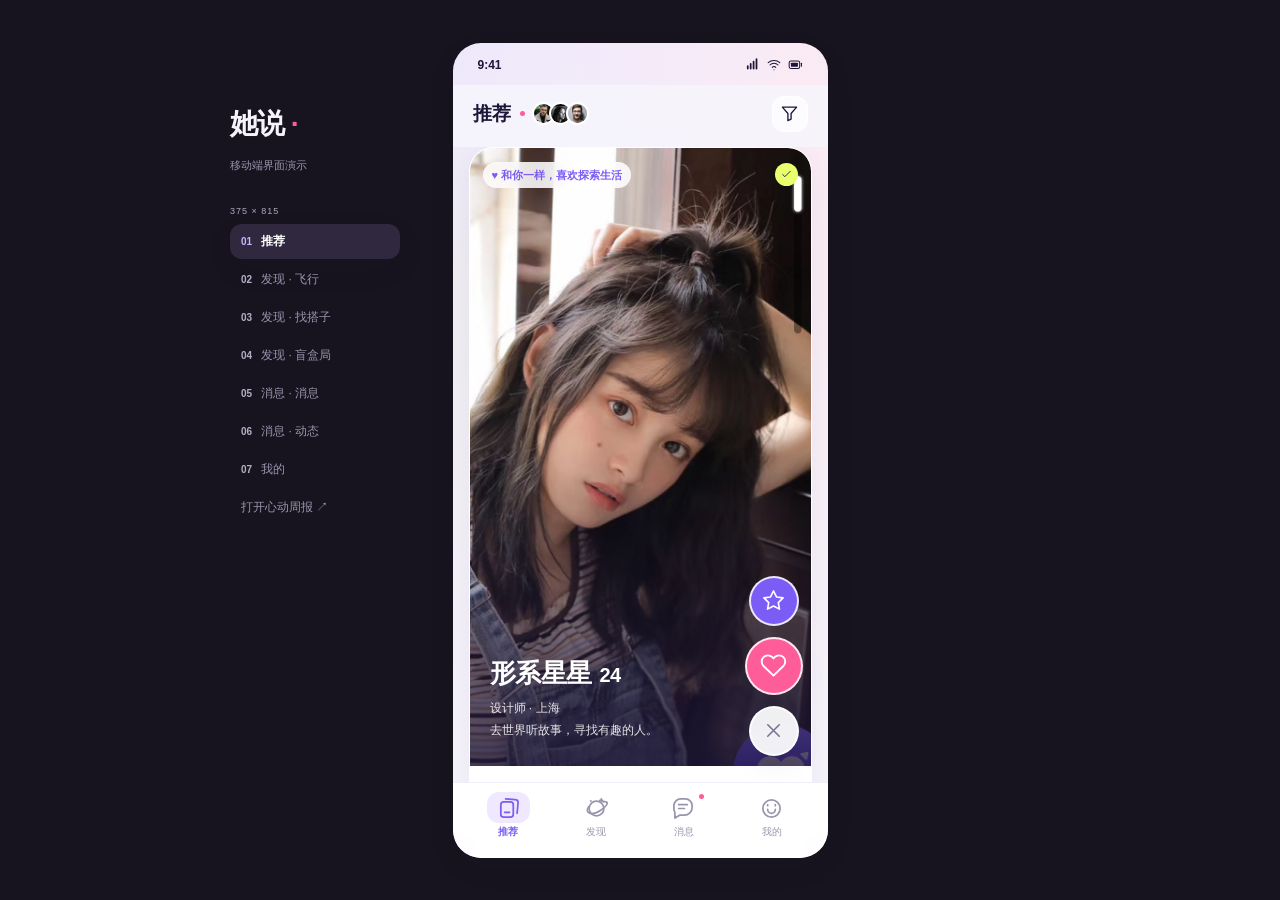
==== commit 0f05e8b8: "Clean profile photo framing for the fixed card" ====
--- a/app.html
+++ b/app.html
@@ -62,7 +62,7 @@
 const $=s=>document.querySelector(s),$$=s=>[...document.querySelectorAll(s)];
 const paths={star:'<path d="m12 2 3.1 6.3 6.9 1-5 4.9 1.2 6.8-6.2-3.2L5.8 21 7 14.2 2 9.3l6.9-1Z"/>',heart:'<path d="M20.8 4.6a5.5 5.5 0 0 0-7.8 0L12 5.7l-1.1-1.1a5.5 5.5 0 0 0-7.8 7.8L12 21l8.8-8.6a5.5 5.5 0 0 0 0-7.8Z"/>',cards:'<rect x="4" y="5" width="13" height="16" rx="3"/><path d="m9 2 10 .7a3 3 0 0 1 3 3L21 17M8 16h5"/>',planet:'<circle cx="12" cy="12" r="7.7"/><path d="M4 10C-1 17 7 20 16 14s9-10 3-9M6 4l.2.2M17 2v3m-1.5-1.5h3"/>',chat:'<path d="M21 11a8 8 0 0 1-8 8H8l-5 3v-6a8 8 0 0 1-1-4V9a7 7 0 0 1 7-7h5a7 7 0 0 1 7 7Z"/><path d="M7 8h9M7 12h6"/>',smile:'<circle cx="12" cy="12" r="9"/><path d="M8 13a4 4 0 0 0 8 0M8 8v1M16 8v1"/>',filter:'<path d="M3 4h18l-7 8v7l-4 2v-9Z"/>',chevron:'<path d="m9 5 7 7-7 7"/>',down:'<path d="m6 9 6 6 6-6"/>',close:'<path d="m6 6 12 12M6 18 18 6"/>',plus:'<path d="M12 4v16M4 12h16"/>',plane:'<path d="m22 2-6.5 20-4.8-8.7L2 8.5Z"/><path d="m22 2-11.3 11.3"/>',clock:'<circle cx="12" cy="12" r="9"/><path d="M12 7v5l3 2"/>',pin:'<path d="M19 10c0 5-7 11-7 11S5 15 5 10a7 7 0 1 1 14 0Z"/><circle cx="12" cy="10" r="2.3"/>',check:'<path d="m5 12 4 4L19 6"/>',spark:'<path d="m12 2 2.5 7.5L22 12l-7.5 2.5L12 22l-2.5-7.5L2 12l7.5-2.5Z"/>',search:'<circle cx="10.5" cy="10.5" r="6.5"/><path d="m16 16 5 5"/>',sort:'<path d="M3 6h12M3 12h9M3 18h6M18 4v16m-3-3 3 3 3-3"/>',bell:'<path d="M18 8a6 6 0 0 0-12 0c0 7-3 7-3 9h18c0-2-3-2-3-9M10 21h4"/>',edit:'<path d="m15 4 5 5M4 20l5-1L21 7a2 2 0 0 0-5-5L4 14Z"/>',shield:'<path d="m12 2 8 3v6c0 6-8 11-8 11S4 17 4 11V5Z"/><path d="m8 11 3 3 5-6"/>',settings:'<path d="m9 3-1 3-3 1-2 4 2 2v4l4 2 3-1 3 1 4-2v-4l2-2-2-4-3-1-1-3Z"/><circle cx="12" cy="11" r="3"/>',bag:'<rect x="4" y="6" width="16" height="15" rx="3"/><path d="M8 6V4a4 4 0 0 1 8 0v2M8 11v1M16 11v1"/>',glass:'<path d="m3 4 9 10 9-10ZM12 14v7M7 21h10M7 8h10"/>',fork:'<path d="M5 2v7a3 3 0 0 0 6 0V2M8 2v20M19 2c-5 4-5 10 0 10V2Zm0 10v10"/>',bookmark:'<path d="M5 3h14v19l-7-5-7 5Z"/>',lock:'<rect x="5" y="10" width="14" height="12" rx="3"/><path d="M8 10V6a4 4 0 0 1 8 0v4M12 15v2"/>',sun:'<circle cx="12" cy="12" r="4"/><path d="M12 1v2M12 21v2M1 12h2M21 12h2M4 4l2 2M18 18l2 2M4 20l2-2M18 6l2-2"/>',wifi:'<path d="M2 8a15 15 0 0 1 20 0M5 12a10 10 0 0 1 14 0M9 16a4 4 0 0 1 6 0M12 20h.01"/>',battery:'<rect x="2" y="5" width="18" height="13" rx="3"/><path d="M23 9v5"/><rect x="5" y="8" width="12" height="7" rx="1" fill="currentColor" stroke="none"/>',signal:'<path d="M3 18v-4M8 18V10M13 18V6M18 18V2" stroke-width="3"/>',send:'<path d="m22 2-7 20-4-9-9-4Zm0 0L11 13"/>'};
 function icon(name,cls=''){return `<svg class="icon ${cls}" viewBox="0 0 24 24" aria-hidden="true">${paths[name]||paths.spark}</svg>`}
-function photo(key,cls='',label='人物示例照片'){const crops={xing:['recommend','125 430 1020 1630'],xingFace:['recommend','460 740 580 580'],sea:['buddy','94 1081 457 541'],seaFace:['buddy','245 1140 220 220'],owner:['me','554 554 390 390'],alan:['buddy','92 474 102 102'],rain:['messages','90 1791 220 220'],dico:['messages','90 2108 220 220'],miki:['messages','90 2424 220 220'],jennie:['messages','90 2741 220 220']};let [source,box]=crops[key]||crops.owner,a=ASSETS[source];return `<span class="photo ${cls}"><svg viewBox="${box}" role="img" aria-label="${label}" preserveAspectRatio="xMidYMid slice"><image href="${a.uri}" width="${a.width}" height="${a.height}"/></svg></span>`}
+function photo(key,cls='',label='人物示例照片'){const crops={xing:['recommend','520 420 920 1320'],xingFace:['recommend','760 850 520 520'],sea:['buddy','94 1081 457 541'],seaFace:['buddy','245 1140 220 220'],owner:['me','554 554 390 390'],alan:['buddy','92 474 102 102'],rain:['messages','90 1791 220 220'],dico:['messages','90 2108 220 220'],miki:['messages','90 2424 220 220'],jennie:['messages','90 2741 220 220']};let [source,box]=crops[key]||crops.owner,a=ASSETS[source];return `<span class="photo ${cls}"><svg viewBox="${box}" role="img" aria-label="${label}" preserveAspectRatio="xMidYMid slice"><image href="${a.uri}" width="${a.width}" height="${a.height}"/></svg></span>`}
 function stack(){return `<span class="avatar-stack">${photo('alan')}${photo('dico')}${photo('miki')}</span>`}
 function heading(num,title){return `<div class="section-heading"><span class="number">${num}</span><h2>${title}</h2></div>`}
 function more(){return `<button class="more" data-action="more" aria-label="更多操作">···</button>`}
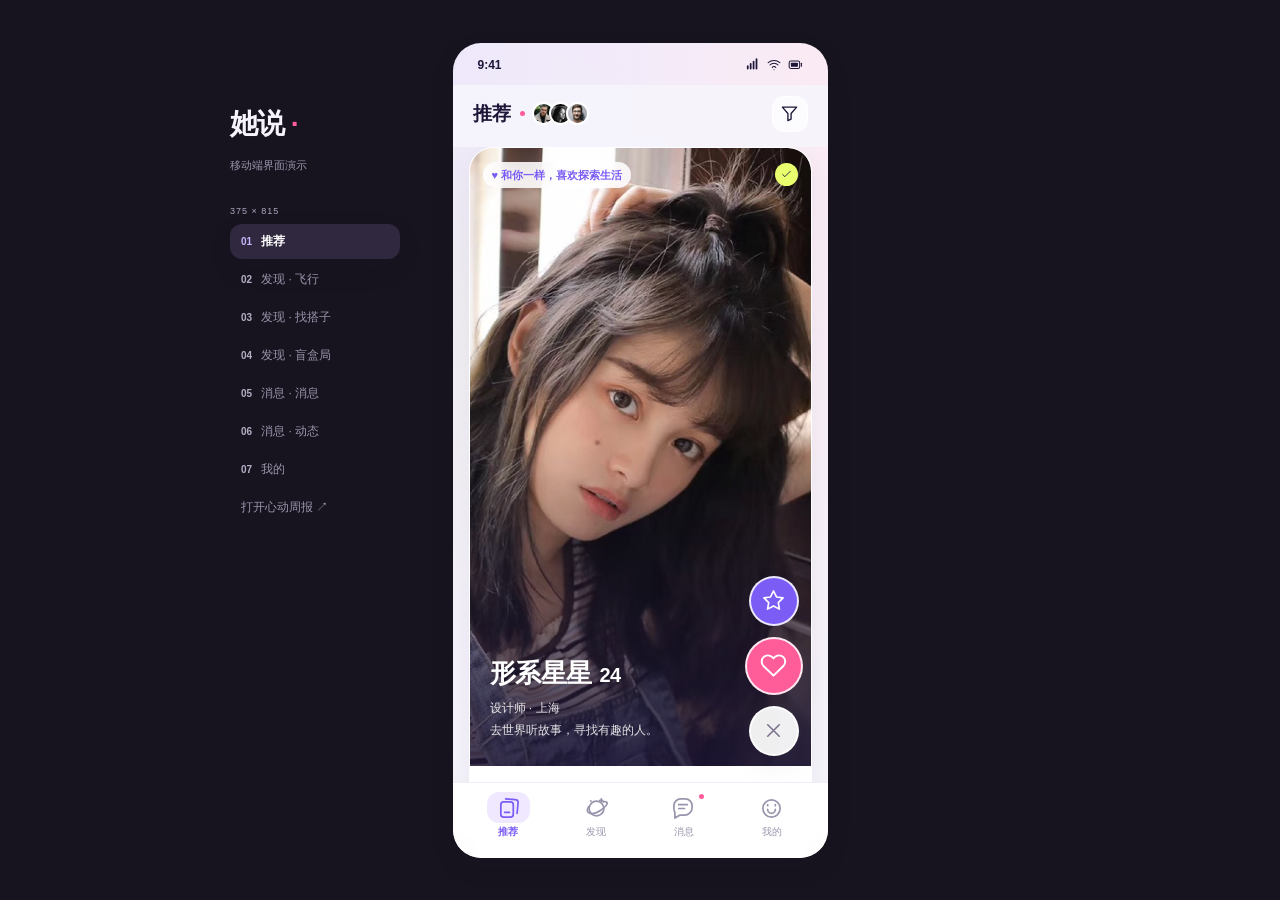
==== commit adaf2d27: "Exclude original screenshot controls from profile crop" ====
--- a/app.html
+++ b/app.html
@@ -62,7 +62,7 @@
 const $=s=>document.querySelector(s),$$=s=>[...document.querySelectorAll(s)];
 const paths={star:'<path d="m12 2 3.1 6.3 6.9 1-5 4.9 1.2 6.8-6.2-3.2L5.8 21 7 14.2 2 9.3l6.9-1Z"/>',heart:'<path d="M20.8 4.6a5.5 5.5 0 0 0-7.8 0L12 5.7l-1.1-1.1a5.5 5.5 0 0 0-7.8 7.8L12 21l8.8-8.6a5.5 5.5 0 0 0 0-7.8Z"/>',cards:'<rect x="4" y="5" width="13" height="16" rx="3"/><path d="m9 2 10 .7a3 3 0 0 1 3 3L21 17M8 16h5"/>',planet:'<circle cx="12" cy="12" r="7.7"/><path d="M4 10C-1 17 7 20 16 14s9-10 3-9M6 4l.2.2M17 2v3m-1.5-1.5h3"/>',chat:'<path d="M21 11a8 8 0 0 1-8 8H8l-5 3v-6a8 8 0 0 1-1-4V9a7 7 0 0 1 7-7h5a7 7 0 0 1 7 7Z"/><path d="M7 8h9M7 12h6"/>',smile:'<circle cx="12" cy="12" r="9"/><path d="M8 13a4 4 0 0 0 8 0M8 8v1M16 8v1"/>',filter:'<path d="M3 4h18l-7 8v7l-4 2v-9Z"/>',chevron:'<path d="m9 5 7 7-7 7"/>',down:'<path d="m6 9 6 6 6-6"/>',close:'<path d="m6 6 12 12M6 18 18 6"/>',plus:'<path d="M12 4v16M4 12h16"/>',plane:'<path d="m22 2-6.5 20-4.8-8.7L2 8.5Z"/><path d="m22 2-11.3 11.3"/>',clock:'<circle cx="12" cy="12" r="9"/><path d="M12 7v5l3 2"/>',pin:'<path d="M19 10c0 5-7 11-7 11S5 15 5 10a7 7 0 1 1 14 0Z"/><circle cx="12" cy="10" r="2.3"/>',check:'<path d="m5 12 4 4L19 6"/>',spark:'<path d="m12 2 2.5 7.5L22 12l-7.5 2.5L12 22l-2.5-7.5L2 12l7.5-2.5Z"/>',search:'<circle cx="10.5" cy="10.5" r="6.5"/><path d="m16 16 5 5"/>',sort:'<path d="M3 6h12M3 12h9M3 18h6M18 4v16m-3-3 3 3 3-3"/>',bell:'<path d="M18 8a6 6 0 0 0-12 0c0 7-3 7-3 9h18c0-2-3-2-3-9M10 21h4"/>',edit:'<path d="m15 4 5 5M4 20l5-1L21 7a2 2 0 0 0-5-5L4 14Z"/>',shield:'<path d="m12 2 8 3v6c0 6-8 11-8 11S4 17 4 11V5Z"/><path d="m8 11 3 3 5-6"/>',settings:'<path d="m9 3-1 3-3 1-2 4 2 2v4l4 2 3-1 3 1 4-2v-4l2-2-2-4-3-1-1-3Z"/><circle cx="12" cy="11" r="3"/>',bag:'<rect x="4" y="6" width="16" height="15" rx="3"/><path d="M8 6V4a4 4 0 0 1 8 0v2M8 11v1M16 11v1"/>',glass:'<path d="m3 4 9 10 9-10ZM12 14v7M7 21h10M7 8h10"/>',fork:'<path d="M5 2v7a3 3 0 0 0 6 0V2M8 2v20M19 2c-5 4-5 10 0 10V2Zm0 10v10"/>',bookmark:'<path d="M5 3h14v19l-7-5-7 5Z"/>',lock:'<rect x="5" y="10" width="14" height="12" rx="3"/><path d="M8 10V6a4 4 0 0 1 8 0v4M12 15v2"/>',sun:'<circle cx="12" cy="12" r="4"/><path d="M12 1v2M12 21v2M1 12h2M21 12h2M4 4l2 2M18 18l2 2M4 20l2-2M18 6l2-2"/>',wifi:'<path d="M2 8a15 15 0 0 1 20 0M5 12a10 10 0 0 1 14 0M9 16a4 4 0 0 1 6 0M12 20h.01"/>',battery:'<rect x="2" y="5" width="18" height="13" rx="3"/><path d="M23 9v5"/><rect x="5" y="8" width="12" height="7" rx="1" fill="currentColor" stroke="none"/>',signal:'<path d="M3 18v-4M8 18V10M13 18V6M18 18V2" stroke-width="3"/>',send:'<path d="m22 2-7 20-4-9-9-4Zm0 0L11 13"/>'};
 function icon(name,cls=''){return `<svg class="icon ${cls}" viewBox="0 0 24 24" aria-hidden="true">${paths[name]||paths.spark}</svg>`}
-function photo(key,cls='',label='人物示例照片'){const crops={xing:['recommend','520 420 920 1320'],xingFace:['recommend','760 850 520 520'],sea:['buddy','94 1081 457 541'],seaFace:['buddy','245 1140 220 220'],owner:['me','554 554 390 390'],alan:['buddy','92 474 102 102'],rain:['messages','90 1791 220 220'],dico:['messages','90 2108 220 220'],miki:['messages','90 2424 220 220'],jennie:['messages','90 2741 220 220']};let [source,box]=crops[key]||crops.owner,a=ASSETS[source];return `<span class="photo ${cls}"><svg viewBox="${box}" role="img" aria-label="${label}" preserveAspectRatio="xMidYMid slice"><image href="${a.uri}" width="${a.width}" height="${a.height}"/></svg></span>`}
+function photo(key,cls='',label='人物示例照片'){const crops={xing:['recommend','510 520 920 1120'],xingFace:['recommend','760 850 520 520'],sea:['buddy','94 1081 457 541'],seaFace:['buddy','245 1140 220 220'],owner:['me','554 554 390 390'],alan:['buddy','92 474 102 102'],rain:['messages','90 1791 220 220'],dico:['messages','90 2108 220 220'],miki:['messages','90 2424 220 220'],jennie:['messages','90 2741 220 220']};let [source,box]=crops[key]||crops.owner,a=ASSETS[source];return `<span class="photo ${cls}"><svg viewBox="${box}" role="img" aria-label="${label}" preserveAspectRatio="xMidYMid slice"><image href="${a.uri}" width="${a.width}" height="${a.height}"/></svg></span>`}
 function stack(){return `<span class="avatar-stack">${photo('alan')}${photo('dico')}${photo('miki')}</span>`}
 function heading(num,title){return `<div class="section-heading"><span class="number">${num}</span><h2>${title}</h2></div>`}
 function more(){return `<button class="more" data-action="more" aria-label="更多操作">···</button>`}
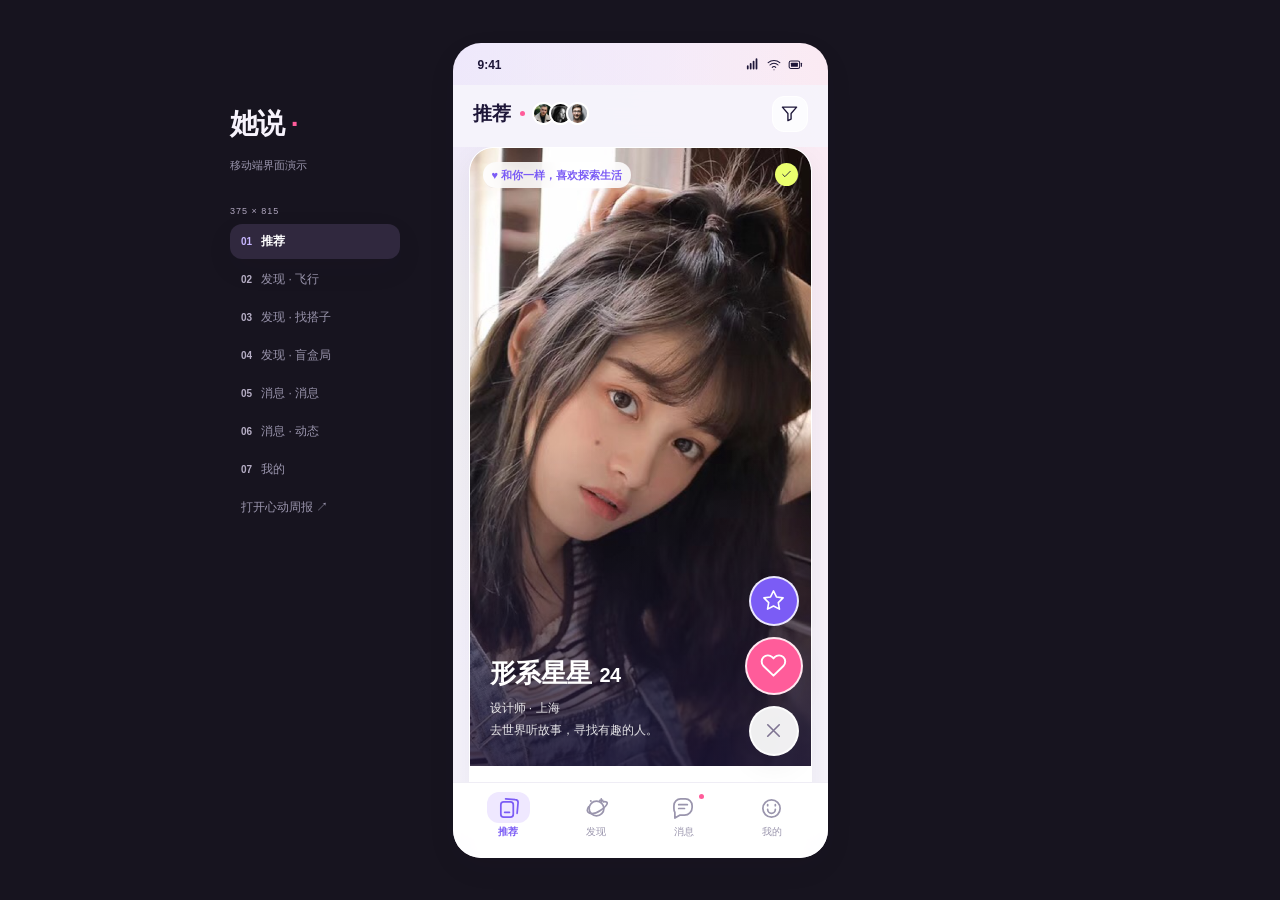
==== commit 1ea64b22: "Restore flight headline and sticker within fixed frame" ====
--- a/app.html
+++ b/app.html
@@ -22,6 +22,9 @@
 @media(max-width:374px){.tabs{gap:18px}.tab{font-size:16px}.photo-labels .pill{font-size:10px}.recommend-info h1{font-size:23px}.intro-copy h1{font-size:24px}.floating-add{margin-left:calc(100% - 76px)}.profile-top h1{font-size:20px}.event-preview{gap:5px}.event-preview span{font-size:9px}}@media(prefers-reduced-motion:reduce){html{scroll-behavior:auto}*,*:before,*:after{animation:none!important;transition:none!important}}
 @media(min-width:950px){.rail{color:#f7f3fc}.rail a.active{background:#30283e;color:#fff}.rail a.active span{color:#c7b6ff}}
 
+#screen[data-page="flight"] .flight-intro{flex:0 0 auto;padding:8px 20px 18px}
+#screen[data-page="flight"] .flight-intro .sticker{font-size:14px;line-height:1.5;padding:7px 11px;margin-bottom:17px}
+#screen[data-page="flight"] .flight-intro h1{font-size:30px;line-height:1.45;letter-spacing:-.7px;font-weight:800}
 /* Fixed demo frame; only #screen scrolls. */
 #toast-region{position:fixed;inset:0;pointer-events:none;z-index:100}.toast{top:calc(50% + 277px);bottom:auto}
 body{min-height:100dvh;display:grid;place-items:center;padding:24px 0}
@@ -78,7 +81,7 @@
 const routes=[['recommend','推荐'],['flight','发现 · 飞行'],['buddies','发现 · 找搭子'],['events','发现 · 盲盒局'],['messages','消息 · 消息'],['moments','消息 · 动态'],['me','我的']];
 function recommendation(){return topbar(`<div class="top-title">推荐<span class="dot"></span>${stack()}</div>`,`<button class="icon-button" data-action="filter" aria-label="筛选推荐">${icon('filter')}</button>`)+`<article class="recommend-card"><div class="recommend-photo">${photo('xing','','形系星星的示例照片')}<div class="photo-labels"><span class="pill">♥ 和你一样，喜欢探索生活</span><span class="verified" aria-label="已实名认证">${icon('check')}</span></div><div class="recommend-info"><h1>形系星星<small>24</small></h1><p>设计师 · 上海</p><p>去世界听故事，寻找有趣的人。</p></div></div><div class="recommend-details"><section class="profile-chapter"><h2>关于我</h2><div class="facts"><div class="fact"><label>生活坐标</label><strong>上海 · 来自石家庄</strong></div><div class="fact"><label>职业与学习</label><strong>设计师 · 本科</strong></div><div class="fact"><label>关于我</label><strong>天蝎座 · 160cm</strong></div><div class="fact"><label>期待的关系</label><strong>慢慢认识，认真相处</strong></div></div><div class="chips tags-block"><span class="chip">喜欢真诚的沟通</span><span class="chip">有健身习惯</span><span class="chip">偶尔小酌</span></div></section><section class="profile-chapter"><h2>生活里的小切片</h2><div class="prompt-line"><small>最近在做的一件事</small><p>长夜中，做自己的品牌。<br>也给日常留一点发呆的时间。</p></div><div class="prompt-line"><small>让我充电的方式</small><p>瑜伽、冥想，还有一杯好咖啡。</p></div></section><section class="profile-chapter"><h2>想一起完成的小事</h2><div class="wish"><span>✦</span>去苍古冲浪，也去湖边安静读书。</div><div class="wish"><span>✦</span>认识不同领域的人，交换有趣的故事。</div><div class="wish"><span>✦</span>拍一部关于自己生活的短纪录片。</div></section></div></article>`}
 function renderFloating(){const liked=state.liked.has('xing'),superLiked=state.liked.has('super-xing');$('#floating-layer').innerHTML=state.route==='recommend'?`<div class="recommend-actions" role="group" aria-label="推荐操作"><button class="round-action super" data-action="super-like" aria-label="超喜欢" title="超喜欢" aria-pressed="${superLiked}">${icon('star')}</button><button class="round-action heart" data-action="like-profile" aria-label="喜欢" title="喜欢" aria-pressed="${liked}">${icon('heart')}</button><button class="round-action dismiss" data-action="next" aria-label="无感" title="无感">${icon('close')}</button></div>`:['buddies','moments'].includes(state.route)?`<button class="floating-add" data-action="${state.route==='buddies'?'publish-buddy':'publish-moment'}" aria-label="${state.route==='buddies'?'发布搭子邀请':'发布一条动态'}">${icon('plus')}</button>`:''}
-function flight(){return discoveryTabs('flight')+`<div class="flight-stage" id="flight-stage"><svg class="flight-map" viewBox="0 0 335 330" preserveAspectRatio="xMidYMid slice" aria-hidden="true"><path d="m-30 111 42-17 22 11 21-33 29 4 10-23 24 8 17-25 36 19 22 35 24-2 13 21 39-9 40 31-14 36 27 25-29 13 9 31-45 11-16 31-37-13-12 28-29-19-26 9-20-23-36-3-17-30-34-10Z" fill="#e0d8f3" stroke="white" stroke-width="1.4"/><path d="m50 104 19 33-9 34 31 19m3-114 26 44-10 35 35 30 13 48m-135-60 37-2 19 27-9 46m75-50 49-22 36 19 29-9m-32-73-12 45 15 23-8 34" fill="none" stroke="white" stroke-width="1"/><path d="M23 266Q120 285 173 141t154-41" fill="none" stroke="#bda9eb" stroke-width="1.3" stroke-dasharray="4 6"/><circle cx="173" cy="141" r="3" fill="#a891dc"/></svg><div class="orbit three"></div><div class="orbit"></div><div class="orbit two"></div><div class="cloud" style="left:30px;top:80px"></div><div class="cloud" style="right:12px;bottom:40px"></div><div class="plane-center">${icon('plane')}</div><div class="map-person one">${photo('rain')}<span>北京 · 喜欢散步</span></div><div class="map-person two">${photo('alan')}<span>杭州 · 也爱看展</span></div><div class="map-person three">${photo('jennie')}<span>成都 · 咖啡搭子</span></div></div><section class="section flight-invite"><div class="route"><div><small>从这里出发</small><strong>上海</strong></div>${icon('plane')}<div style="text-align:right"><small>下一站</small><strong>一点未知的惊喜</strong></div></div><button class="primary" data-action="fly" id="fly-button">${icon('plane')}开启一次相遇</button></section>`}
+function flight(){return discoveryTabs('flight')+`<div class="intro-copy flight-intro"><span class="sticker"><b>#</b>把相遇交给一点点偶然</span><h1>换个坐标，<br>遇见同频的 TA<span style="color:var(--pink)">。</span></h1></div><div class="flight-stage" id="flight-stage"><svg class="flight-map" viewBox="0 0 335 330" preserveAspectRatio="xMidYMid slice" aria-hidden="true"><path d="m-30 111 42-17 22 11 21-33 29 4 10-23 24 8 17-25 36 19 22 35 24-2 13 21 39-9 40 31-14 36 27 25-29 13 9 31-45 11-16 31-37-13-12 28-29-19-26 9-20-23-36-3-17-30-34-10Z" fill="#e0d8f3" stroke="white" stroke-width="1.4"/><path d="m50 104 19 33-9 34 31 19m3-114 26 44-10 35 35 30 13 48m-135-60 37-2 19 27-9 46m75-50 49-22 36 19 29-9m-32-73-12 45 15 23-8 34" fill="none" stroke="white" stroke-width="1"/><path d="M23 266Q120 285 173 141t154-41" fill="none" stroke="#bda9eb" stroke-width="1.3" stroke-dasharray="4 6"/><circle cx="173" cy="141" r="3" fill="#a891dc"/></svg><div class="orbit three"></div><div class="orbit"></div><div class="orbit two"></div><div class="cloud" style="left:30px;top:80px"></div><div class="cloud" style="right:12px;bottom:40px"></div><div class="plane-center">${icon('plane')}</div><div class="map-person one">${photo('rain')}<span>北京 · 喜欢散步</span></div><div class="map-person two">${photo('alan')}<span>杭州 · 也爱看展</span></div><div class="map-person three">${photo('jennie')}<span>成都 · 咖啡搭子</span></div></div><section class="section flight-invite"><div class="route"><div><small>从这里出发</small><strong>上海</strong></div>${icon('plane')}<div style="text-align:right"><small>下一站</small><strong>一点未知的惊喜</strong></div></div><button class="primary" data-action="fly" id="fly-button">${icon('plane')}开启一次相遇</button></section>`}
 const buddyData=[{id:'art',name:'无事啊',photo:'alan',when:'2 小时前',category:'看展',title:'周六，去看一场没有攻略的展',text:'想找个同样喜欢慢慢逛展的搭子。看完一起喝杯咖啡，交换一个最喜欢的作品。',location:'上海 · 西岸',tag:'周六 14:00',image:true,likes:8},{id:'walk',name:'一颗橘子',photo:'seaFace',when:'4 小时前',category:'散步',title:'傍晚去江边，把一周的风吹一吹',text:'从徐汇滨江出发，不赶路、不打卡。一起散步，聊聊这一周的小开心。',location:'上海 · 徐汇',tag:'周日 17:00',likes:12},{id:'coffee',name:'Jennie',photo:'jennie',when:'昨天',category:'咖啡',title:'找一家小咖啡馆，各看各的书',text:'有时不用一直说话，安静地待在一起也很好。欢迎带上你最近喜欢的书。',location:'杭州 · 西湖',tag:'周末午后',likes:5}];
 function buddyCard(p,own=false){let liked=state.liked.has('buddy-'+p.id);return `<article class="section buddy-post"><div class="post-header">${photo(p.photo,'avatar')}<div class="grow"><strong>${escapeHTML(p.name)}</strong><small>${p.when} · ${own?'我的搭子帖':'想找个同频的搭子'}</small></div>${more()}</div><h2 class="post-title">${escapeHTML(p.title)}</h2><p class="post-copy">${escapeHTML(p.text)}</p>${p.image?`<div class="post-visual">${photo('sea','','旅行与海边的示例照片')}<span class="pill">${icon('spark')}一起把周末过得有趣</span></div>`:`<div class="quote-visual"><span class="quote">“</span><p>${p.category==='咖啡'?'各看各的书，<br>也算一起过周末。':'没有目的地，<br>也可以一起出发。'}</p><span class="small-star">✦</span></div>`}<div class="post-meta"><span class="pill">${escapeHTML(p.category)}</span><span class="pill pink">${escapeHTML(p.tag)}</span></div><div class="post-actions"><span class="location">${icon('pin')}${escapeHTML(p.location)}</span><button data-action="like-post" data-id="${p.id}" aria-label="喜欢这条搭子帖" aria-pressed="${liked}">${icon('heart')}<span>${p.likes+(liked?1:0)}</span></button><button class="contact" data-action="start-chat" data-name="${escapeHTML(p.name)}">聊聊看 ${icon('chat')}</button></div></article>`}
 function buddies(){const all=[...state.posts,...buddyData].filter(p=>(state.buddyFilter==='全部'||p.category===state.buddyFilter)&&(state.buddyScope!=='同城'||p.location.includes('上海')));return discoveryTabs('buddies')+`<div class="mini-filter"><div class="segmented" aria-label="搭子范围">${['推荐','同城'].map(x=>`<button data-action="scope" data-value="${x}" class="${state.buddyScope===x?'active':''}" aria-pressed="${state.buddyScope===x}">${x}</button>`).join('')}</div><span class="tiny">${iconInlinePin()} 上海</span></div><div class="chips filter" aria-label="搭子类别">${['全部','看展','散步','咖啡','运动'].map(x=>`<button class="chip ${state.buddyFilter===x?'active':''}" data-action="buddy-filter" data-value="${x}" aria-pressed="${state.buddyFilter===x}">${x}</button>`).join('')}</div>${all.length?all.map(p=>buddyCard(p,!!p.own)).join(''):`<section class="section"><div class="empty">这里还在等一位发起人。<br>试着写下你想一起做的小事。</div><button class="primary" data-action="publish-buddy">发布我的搭子邀请</button></section>`}`}
